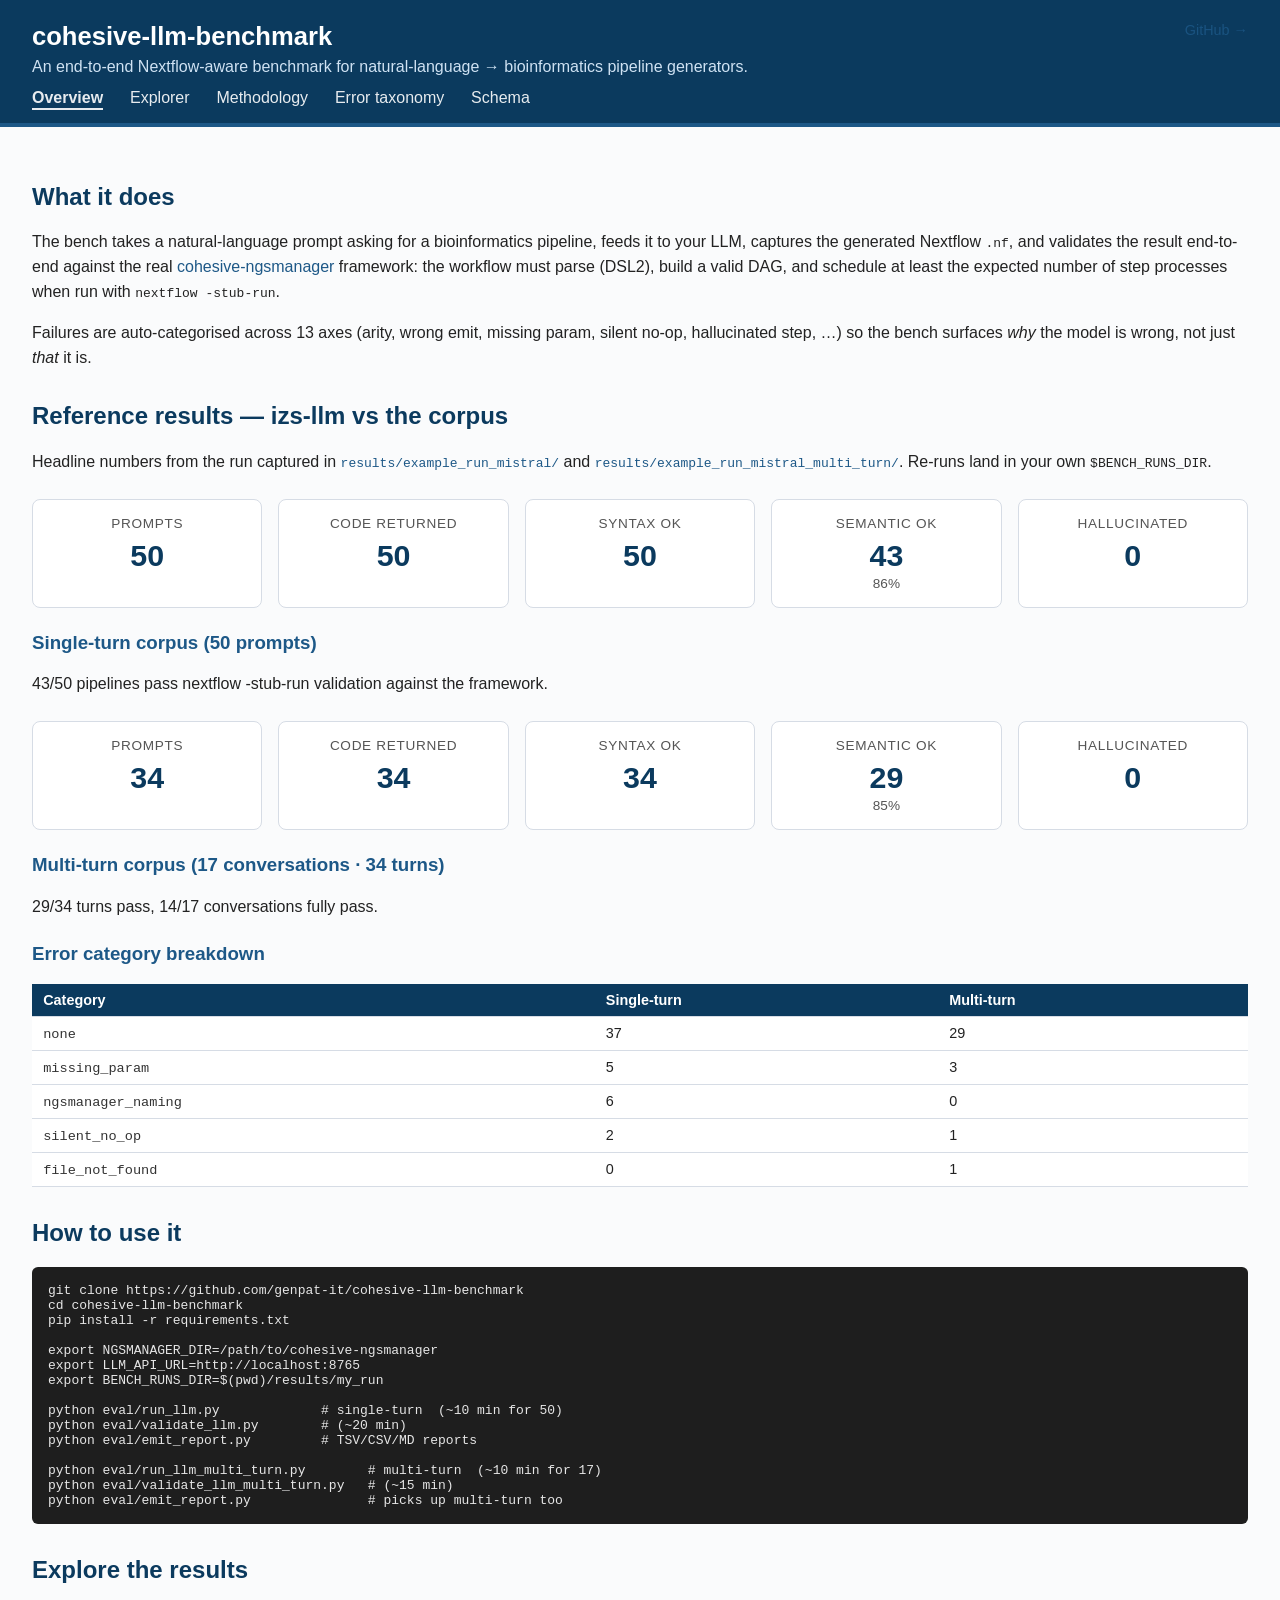
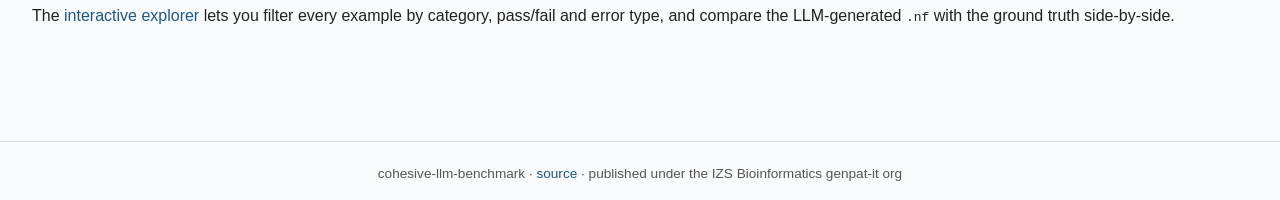
==== docs/index.html @ 238a2891 "Add GitHub Pages site (overview + interactive explorer) docs/index.html: landing with headline metri" ====
<!doctype html>
<html lang="en">
<head>
<meta charset="utf-8">
<meta name="viewport" content="width=device-width, initial-scale=1">
<title>cohesive-llm-benchmark</title>
<link rel="stylesheet" href="assets/style.css">
</head>
<body>
<header>
  <a class="github-link" href="https://github.com/genpat-it/cohesive-llm-benchmark" target="_blank">GitHub →</a>
  <h1>cohesive-llm-benchmark</h1>
  <div class="tagline">An end-to-end Nextflow-aware benchmark for natural-language → bioinformatics pipeline generators.</div>
  <nav>
    <a href="./" class="active">Overview</a>
    <a href="explorer.html">Explorer</a>
    <a href="https://github.com/genpat-it/cohesive-llm-benchmark/blob/main/METHODOLOGY.md">Methodology</a>
    <a href="https://github.com/genpat-it/cohesive-llm-benchmark/blob/main/docs/error_taxonomy.md">Error taxonomy</a>
    <a href="https://github.com/genpat-it/cohesive-llm-benchmark/blob/main/docs/dataset_schema.md">Schema</a>
  </nav>
</header>

<main>
  <h2>What it does</h2>
  <p>The bench takes a natural-language prompt asking for a bioinformatics pipeline, feeds it to your LLM, captures the generated Nextflow <code>.nf</code>, and validates the result end-to-end against the real <a href="https://github.com/genpat-it/cohesive-ngsmanager">cohesive-ngsmanager</a> framework: the workflow must parse (DSL2), build a valid DAG, and schedule at least the expected number of step processes when run with <code>nextflow -stub-run</code>.</p>

  <p>Failures are auto-categorised across 13 axes (arity, wrong emit, missing param, silent no-op, hallucinated step, …) so the bench surfaces <em>why</em> the model is wrong, not just <em>that</em> it is.</p>

  <h2>Reference results — izs-llm vs the corpus</h2>
  <p>Headline numbers from the run captured in
    <a href="https://github.com/genpat-it/cohesive-llm-benchmark/tree/main/results/example_run_mistral"><code>results/example_run_mistral/</code></a>
    and
    <a href="https://github.com/genpat-it/cohesive-llm-benchmark/tree/main/results/example_run_mistral_multi_turn"><code>results/example_run_mistral_multi_turn/</code></a>.
    Re-runs land in your own <code>$BENCH_RUNS_DIR</code>.</p>

  <div class="metrics" id="metrics-single"></div>
  <h3>Single-turn corpus  (50 prompts)</h3>
  <p id="single-summary" class="muted">loading…</p>

  <div class="metrics" id="metrics-multi"></div>
  <h3>Multi-turn corpus  (17 conversations · 34 turns)</h3>
  <p id="multi-summary" class="muted">loading…</p>

  <h3>Error category breakdown</h3>
  <table class="bench" id="errors-table">
    <thead><tr><th>Category</th><th>Single-turn</th><th>Multi-turn</th></tr></thead>
    <tbody></tbody>
  </table>

  <h2>How to use it</h2>
  <pre style="background: var(--code-bg); color: var(--code-fg); padding: 1rem; border-radius: 6px; overflow-x: auto;">
git clone https://github.com/genpat-it/cohesive-llm-benchmark
cd cohesive-llm-benchmark
pip install -r requirements.txt

export NGSMANAGER_DIR=/path/to/cohesive-ngsmanager
export LLM_API_URL=http://localhost:8765
export BENCH_RUNS_DIR=$(pwd)/results/my_run

python eval/run_llm.py             # single-turn  (~10 min for 50)
python eval/validate_llm.py        # (~20 min)
python eval/emit_report.py         # TSV/CSV/MD reports

python eval/run_llm_multi_turn.py        # multi-turn  (~10 min for 17)
python eval/validate_llm_multi_turn.py   # (~15 min)
python eval/emit_report.py               # picks up multi-turn too</pre>

  <h2>Explore the results</h2>
  <p>The <a href="explorer.html">interactive explorer</a> lets you filter every example by category, pass/fail and error type, and compare the LLM-generated <code>.nf</code> with the ground truth side-by-side.</p>
</main>

<footer>
  cohesive-llm-benchmark · <a href="https://github.com/genpat-it/cohesive-llm-benchmark">source</a> · published under the IZS Bioinformatics genpat-it org
</footer>

<script src="assets/app.js"></script>
<script>
(async function () {
  try {
    const [vSingle, vMulti] = await Promise.all([
      loadJsonl(DATA.SINGLE_TURN_VERDICTS),
      loadJsonl(DATA.MULTI_TURN_VERDICTS),
    ]);

    function renderCards(target, s) {
      target.innerHTML = `
        <div class="card"><div class="label">prompts</div><div class="value">${s.total}</div></div>
        <div class="card"><div class="label">code returned</div><div class="value">${s.code}</div></div>
        <div class="card"><div class="label">syntax OK</div><div class="value">${s.syntax}</div></div>
        <div class="card"><div class="label">semantic OK</div><div class="value">${s.semantic}</div><div class="sub">${s.pct}%</div></div>
        <div class="card"><div class="label">hallucinated</div><div class="value">${s.hallucinated}</div></div>`;
    }

    const sStats = summaryStats(vSingle);
    renderCards(document.getElementById("metrics-single"), sStats);
    document.getElementById("single-summary").textContent =
      `${sStats.semantic}/${sStats.total} pipelines pass nextflow -stub-run validation against the framework.`;

    const mStats = summaryStats(vMulti);
    renderCards(document.getElementById("metrics-multi"), mStats);
    const convCount = new Set(vMulti.map(v => v.conv_id)).size;
    const fullyOk = (function () {
      const by = {};
      for (const v of vMulti) (by[v.conv_id] = by[v.conv_id] || []).push(v);
      return Object.values(by).filter(rs => rs.every(r => r.semantic_valid)).length;
    })();
    document.getElementById("multi-summary").textContent =
      `${sStats.total ? mStats.semantic + "/" + mStats.total : "0/0"} turns pass, ${fullyOk}/${convCount} conversations fully pass.`;

    // error breakdown table
    const eSingle = Object.fromEntries(errorBreakdown(vSingle));
    const eMulti = Object.fromEntries(errorBreakdown(vMulti));
    const allCats = Array.from(new Set([...Object.keys(eSingle), ...Object.keys(eMulti)]));
    allCats.sort((a, b) => (eSingle[b] || 0) + (eMulti[b] || 0) - (eSingle[a] || 0) - (eMulti[a] || 0));
    const tbody = document.querySelector("#errors-table tbody");
    tbody.innerHTML = allCats.map(c =>
      `<tr><td><code>${esc(c)}</code></td><td>${eSingle[c] || 0}</td><td>${eMulti[c] || 0}</td></tr>`
    ).join("");
  } catch (err) {
    console.error(err);
    document.getElementById("single-summary").textContent = "Failed to load data: " + err.message;
  }
})();
</script>
</body>
</html>
---- docs/assets/style.css ----
/* cohesive-llm-benchmark static site */

:root {
  --navy: #0B3A5E;
  --navy-2: #1d5887;
  --red: #C0392B;
  --green: #27AE60;
  --amber: #D3681B;
  --grey: #555;
  --light: #EFF2F6;
  --code-bg: #1E1E1E;
  --code-fg: #E6E6E6;
  --border: #d6dce5;
}

* { box-sizing: border-box; }
html, body { margin: 0; padding: 0; font-family: -apple-system, BlinkMacSystemFont, "Segoe UI", Roboto, sans-serif; color: #222; }
body { background: #fafbfc; }
a { color: var(--navy-2); text-decoration: none; }
a:hover { text-decoration: underline; }

header {
  background: var(--navy);
  color: #fff;
  padding: 1.4rem 2rem 1rem;
  border-bottom: 4px solid var(--navy-2);
}
header h1 { margin: 0 0 0.4rem; font-size: 1.6rem; }
header .tagline { color: #cfe2f3; font-size: 1rem; }
header nav { margin-top: 0.8rem; }
header nav a { color: #fff; margin-right: 1.4rem; opacity: 0.9; }
header nav a:hover { opacity: 1; }
header nav a.active { font-weight: 600; border-bottom: 2px solid #fff; padding-bottom: 2px; }
header .github-link { float: right; font-size: 0.9rem; opacity: 0.85; }

main { max-width: 1280px; margin: 0 auto; padding: 1.5rem 2rem 3rem; }
h2 { color: var(--navy); margin-top: 2rem; }
h3 { color: var(--navy-2); margin-top: 1.5rem; }
p, li { line-height: 1.55; }

/* Metric cards */
.metrics {
  display: grid;
  grid-template-columns: repeat(auto-fit, minmax(180px, 1fr));
  gap: 1rem;
  margin: 1.5rem 0;
}
.card {
  background: #fff;
  border: 1px solid var(--border);
  border-radius: 8px;
  padding: 1rem;
  text-align: center;
}
.card .label { font-size: 0.85rem; color: var(--grey); text-transform: uppercase; letter-spacing: 0.05em; }
.card .value { font-size: 1.9rem; font-weight: 700; color: var(--navy); margin: 0.4rem 0 0.2rem; }
.card .sub { font-size: 0.85rem; color: var(--grey); }

/* Tables */
table.bench {
  width: 100%;
  border-collapse: collapse;
  margin: 0.8rem 0;
  background: #fff;
  font-size: 0.9rem;
}
table.bench thead { background: var(--navy); color: #fff; }
table.bench th, table.bench td { padding: 0.5rem 0.7rem; border-bottom: 1px solid var(--border); text-align: left; vertical-align: top; }
table.bench tr:hover td { background: #f4f6f9; cursor: pointer; }
table.bench code { font-family: ui-monospace, "Consolas", monospace; font-size: 0.85rem; color: #333; }

.pill { display: inline-block; padding: 1px 8px; border-radius: 999px; font-size: 0.78rem; font-weight: 600; }
.pill.pass { background: #d4f1de; color: #1e6c3a; }
.pill.fail { background: #f9dbd6; color: #8b2520; }
.pill.warn { background: #fff1c2; color: #856106; }
.pill.muted { background: #e6e6e6; color: #555; }

/* Filter bar */
.filters {
  background: #fff;
  border: 1px solid var(--border);
  border-radius: 8px;
  padding: 0.8rem 1rem;
  display: flex;
  flex-wrap: wrap;
  gap: 0.8rem;
  align-items: center;
  margin-bottom: 1rem;
}
.filters label { font-size: 0.85rem; color: var(--grey); }
.filters select, .filters input[type="text"] {
  padding: 0.35rem 0.5rem;
  border: 1px solid var(--border);
  border-radius: 4px;
  font-size: 0.9rem;
  font-family: inherit;
}
.filters .stat { margin-left: auto; font-size: 0.85rem; color: var(--grey); }

/* Detail panel */
.detail {
  background: #fff;
  border: 1px solid var(--border);
  border-radius: 8px;
  margin: 1rem 0 2rem;
  padding: 0;
  display: none;
}
.detail.visible { display: block; }
.detail .header {
  background: var(--navy);
  color: #fff;
  padding: 0.7rem 1rem;
  border-radius: 8px 8px 0 0;
  display: flex;
  align-items: center;
  justify-content: space-between;
}
.detail .header .title { font-weight: 600; }
.detail .header button {
  background: transparent; border: 1px solid #fff; color: #fff;
  padding: 0.2rem 0.6rem; border-radius: 4px; cursor: pointer;
  font-family: inherit; font-size: 0.85rem;
}
.detail .body { padding: 1rem 1.2rem 1.4rem; }
.detail .row { margin: 0.6rem 0; }
.detail .row .key { font-weight: 600; color: var(--navy); margin-right: 0.5rem; }
.detail .codes {
  display: grid;
  grid-template-columns: 1fr 1fr;
  gap: 0.8rem;
  margin-top: 0.8rem;
}
.detail .codes pre {
  background: var(--code-bg); color: var(--code-fg);
  padding: 0.8rem; border-radius: 6px;
  font-size: 0.82rem; line-height: 1.45;
  margin: 0; overflow-x: auto;
  font-family: ui-monospace, "Consolas", monospace;
  white-space: pre-wrap; word-break: break-word;
}
.detail .codes .label {
  font-size: 0.85rem; color: var(--grey);
  margin-bottom: 0.3rem; text-transform: uppercase; letter-spacing: 0.05em;
}
@media (max-width: 900px) {
  .detail .codes { grid-template-columns: 1fr; }
}

footer {
  text-align: center;
  padding: 1.5rem;
  font-size: 0.85rem;
  color: var(--grey);
  border-top: 1px solid var(--border);
  margin-top: 3rem;
}
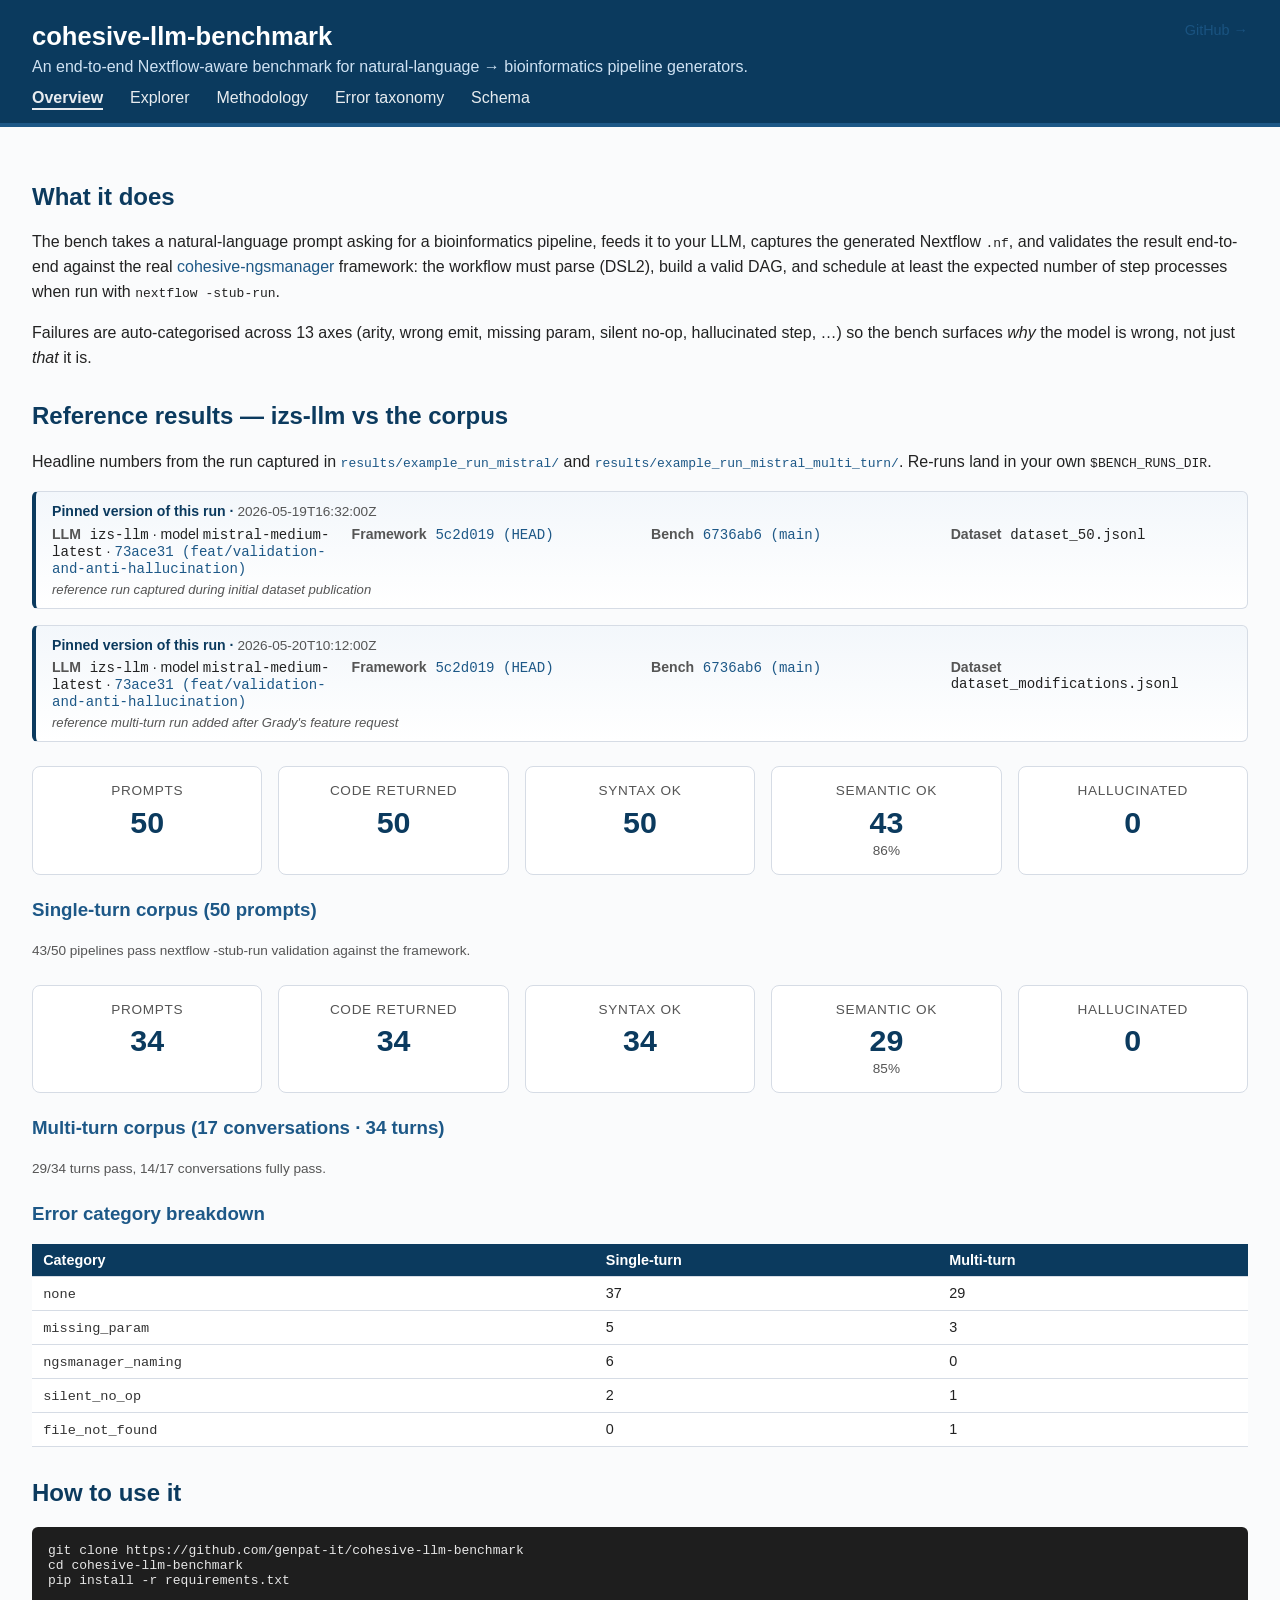
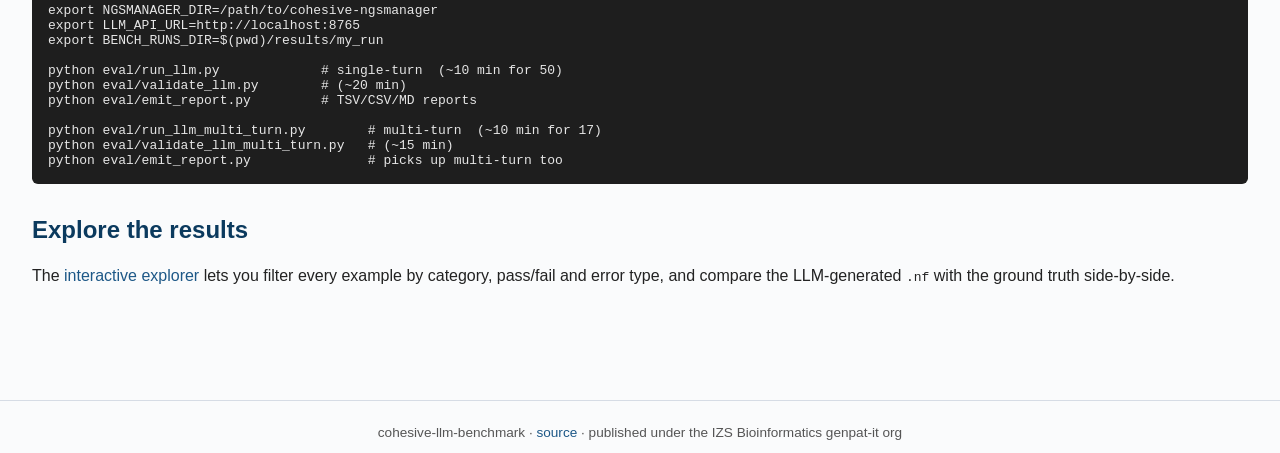
==== commit 165da432: "Pin tested versions per run + add reproduce-CLI snippets in explorer Version pinning   - scripts/run" ====
--- a/docs/index.html
+++ b/docs/index.html
@@ -32,6 +32,8 @@
     and
     <a href="https://github.com/genpat-it/cohesive-llm-benchmark/tree/main/results/example_run_mistral_multi_turn"><code>results/example_run_mistral_multi_turn/</code></a>.
     Re-runs land in your own <code>$BENCH_RUNS_DIR</code>.</p>
+
+  <div id="version-banners"></div>
 
   <div class="metrics" id="metrics-single"></div>
   <h3>Single-turn corpus  (50 prompts)</h3>
@@ -77,10 +79,19 @@
 <script>
 (async function () {
   try {
-    const [vSingle, vMulti] = await Promise.all([
+    const [vSingle, vMulti, mSingle, mMulti] = await Promise.all([
       loadJsonl(DATA.SINGLE_TURN_VERDICTS),
       loadJsonl(DATA.MULTI_TURN_VERDICTS),
+      loadMeta(DATA.SINGLE_TURN_METADATA),
+      loadMeta(DATA.MULTI_TURN_METADATA),
     ]);
+
+    // version-pin banners (one per corpus if available)
+    const vb = document.getElementById("version-banners");
+    if (vb) {
+      vb.innerHTML = (metaBanner(mSingle, "dataset_50.jsonl") || "") +
+                     (metaBanner(mMulti, "dataset_modifications.jsonl") || "");
+    }
 
     function renderCards(target, s) {
       target.innerHTML = `
--- a/docs/assets/style.css
+++ b/docs/assets/style.css
@@ -147,6 +147,86 @@
   .detail .codes { grid-template-columns: 1fr; }
 }
 
+/* Version-pin banner above the explorer */
+.meta-banner {
+  background: linear-gradient(180deg, #f3f7fb 0%, #fff 100%);
+  border: 1px solid var(--border);
+  border-left: 4px solid var(--navy);
+  border-radius: 6px;
+  padding: 0.7rem 1rem;
+  margin: 0 0 1rem 0;
+  font-size: 0.88rem;
+}
+.meta-banner .meta-title { font-weight: 600; color: var(--navy); margin-bottom: 0.4rem; }
+.meta-banner .meta-time { font-weight: 400; color: var(--grey); font-size: 0.85rem; }
+.meta-banner .meta-grid {
+  display: grid; grid-template-columns: repeat(auto-fit, minmax(220px, 1fr));
+  gap: 0.4rem 1.2rem;
+}
+.meta-banner .meta-key { color: var(--grey); font-weight: 600; margin-right: 0.3rem; }
+.meta-banner .meta-notes { font-size: 0.82rem; color: var(--grey); margin-top: 0.3rem; font-style: italic; }
+
+/* Reproduce-on-CLI section in each turn-card */
+details.reproduce { margin-top: 0.8rem; border: 1px dashed var(--border); border-radius: 6px; padding: 0; }
+details.reproduce summary {
+  cursor: pointer;
+  padding: 0.5rem 0.8rem;
+  font-size: 0.85rem;
+  color: var(--navy);
+  background: #f4f6f9;
+  border-radius: 6px;
+  user-select: none;
+}
+details.reproduce[open] summary { border-bottom: 1px solid var(--border); border-radius: 6px 6px 0 0; }
+details.reproduce .reproduce-body { padding: 0.6rem 0.8rem 0.8rem; }
+details.reproduce .reproduce-section { margin: 0.5rem 0; }
+details.reproduce .reproduce-label { font-size: 0.78rem; color: var(--grey); text-transform: uppercase; letter-spacing: 0.05em; margin-bottom: 0.3rem; }
+details.reproduce pre {
+  background: var(--code-bg); color: var(--code-fg);
+  padding: 0.6rem 0.8rem; border-radius: 5px;
+  font-size: 0.79rem; line-height: 1.45;
+  margin: 0; overflow-x: auto;
+  font-family: ui-monospace, "Consolas", monospace;
+  white-space: pre-wrap; word-break: break-word;
+}
+
+/* Multi-turn conversation view */
+.turn-card {
+  border: 1px solid var(--border);
+  border-radius: 8px;
+  padding: 0.9rem 1rem;
+  background: #fafbfc;
+  margin: 0.7rem 0;
+}
+.turn-card.turn-current {
+  border-color: var(--navy-2);
+  box-shadow: 0 0 0 2px rgba(29, 88, 135, 0.15);
+  background: #fff;
+}
+.turn-card .turn-header {
+  display: flex; align-items: center; gap: 0.6rem;
+  font-size: 0.95rem; margin-bottom: 0.5rem;
+}
+.turn-card .turn-tag {
+  background: var(--navy); color: #fff;
+  padding: 1px 8px; border-radius: 4px;
+  font-size: 0.75rem; font-weight: 600; white-space: nowrap;
+}
+.turn-card .turn-prompt { flex: 1; font-style: italic; color: #333; }
+.turn-card .turn-meta { font-size: 0.85rem; color: var(--grey); margin: 0.3rem 0 0.4rem; }
+.turn-card .turn-meta code { font-size: 0.82rem; }
+.turn-card .turn-steps { font-size: 0.85rem; color: var(--grey); margin-bottom: 0.6rem; }
+.turn-card .turn-steps .key { color: var(--navy); font-weight: 600; }
+.turn-card .turn-steps code { font-size: 0.78rem; }
+.turn-arrow {
+  text-align: center;
+  font-size: 1.4rem;
+  color: var(--navy-2);
+  margin: 0.1rem 0;
+  opacity: 0.6;
+}
+.muted { color: var(--grey); font-size: 0.85rem; }
+
 footer {
   text-align: center;
   padding: 1.5rem;
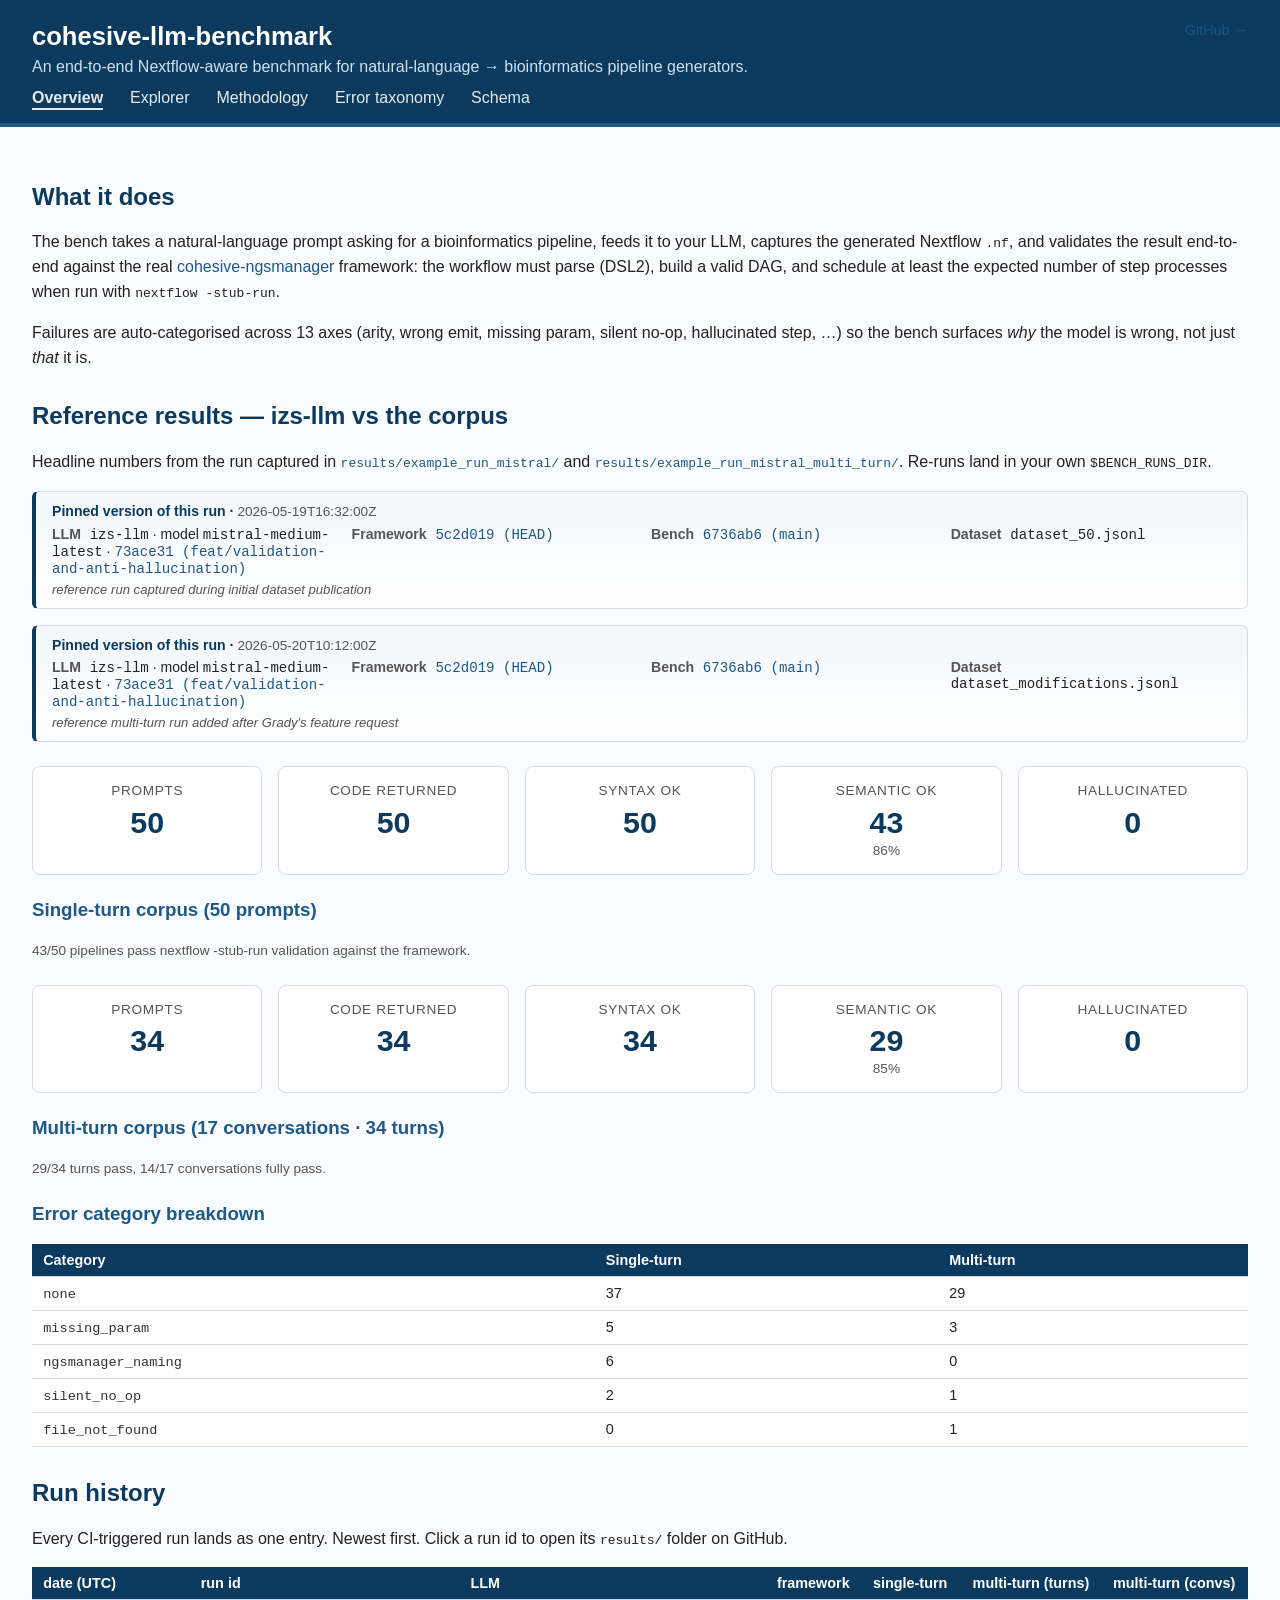
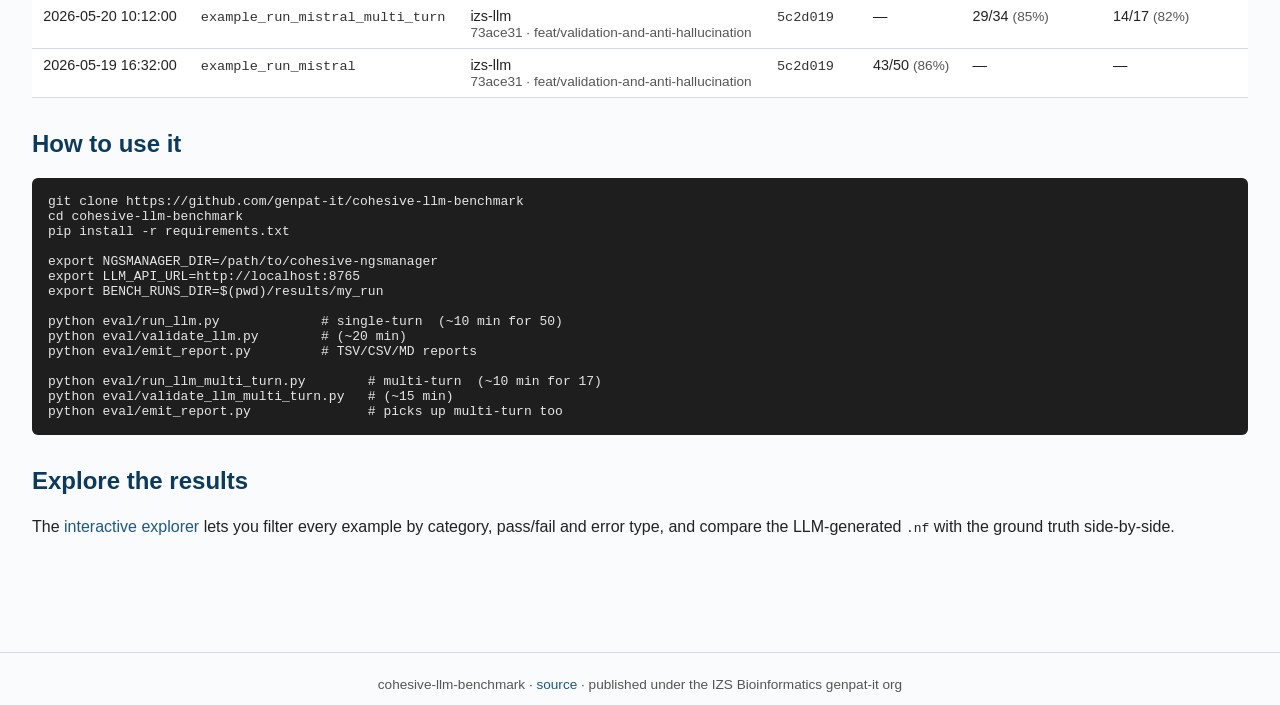
==== commit 1d839f68: "Phase 3: run history aggregator + timeline on the landing page scripts/build_history.py: scans every" ====
--- a/docs/index.html
+++ b/docs/index.html
@@ -47,6 +47,13 @@
   <table class="bench" id="errors-table">
     <thead><tr><th>Category</th><th>Single-turn</th><th>Multi-turn</th></tr></thead>
     <tbody></tbody>
+  </table>
+
+  <h2>Run history</h2>
+  <p>Every CI-triggered run lands as one entry. Newest first. Click a run id to open its <code>results/</code> folder on GitHub.</p>
+  <table class="bench" id="history-table">
+    <thead><tr><th>date (UTC)</th><th>run id</th><th>LLM</th><th>framework</th><th>single-turn</th><th>multi-turn (turns)</th><th>multi-turn (convs)</th></tr></thead>
+    <tbody><tr><td colspan="7"><em>loading…</em></td></tr></tbody>
   </table>
 
   <h2>How to use it</h2>
@@ -127,6 +134,34 @@
     tbody.innerHTML = allCats.map(c =>
       `<tr><td><code>${esc(c)}</code></td><td>${eSingle[c] || 0}</td><td>${eMulti[c] || 0}</td></tr>`
     ).join("");
+
+    // run history
+    try {
+      const hist = await loadJsonl("data/history.jsonl");
+      const histTbody = document.querySelector("#history-table tbody");
+      if (!hist.length) {
+        histTbody.innerHTML = "<tr><td colspan=7><em>no runs recorded yet</em></td></tr>";
+      } else {
+        histTbody.innerHTML = hist.map(e => {
+          const dt = (e.run_started_at || "").replace("T", " ").replace("Z", "");
+          const llm = e.llm || {}, fw = e.framework || {};
+          const st = e.single_turn, mt = e.multi_turn;
+          const runUrl = `https://github.com/genpat-it/cohesive-llm-benchmark/tree/main/results/${esc(e.run_id)}`;
+          return `<tr>
+            <td>${esc(dt)}</td>
+            <td><a href="${runUrl}" target="_blank"><code>${esc(e.run_id)}</code></a></td>
+            <td>${llm.name ? esc(llm.name) : "?"}<br><span class="muted">${esc(llm.short_commit || "?")}${llm.branch ? " · " + esc(llm.branch) : ""}</span></td>
+            <td><code>${esc(fw.short_commit || "?")}</code></td>
+            <td>${st ? `${st.passed}/${st.total} <span class="muted">(${st.pct}%)</span>` : "—"}</td>
+            <td>${mt ? `${mt.passed}/${mt.total} <span class="muted">(${mt.pct}%)</span>` : "—"}</td>
+            <td>${mt && mt.convs_total ? `${mt.convs_full_pass}/${mt.convs_total} <span class="muted">(${mt.convs_pct}%)</span>` : "—"}</td>
+          </tr>`;
+        }).join("");
+      }
+    } catch (err) {
+      document.querySelector("#history-table tbody").innerHTML =
+        `<tr><td colspan=7><em>Failed to load history: ${esc(err.message)}</em></td></tr>`;
+    }
   } catch (err) {
     console.error(err);
     document.getElementById("single-summary").textContent = "Failed to load data: " + err.message;
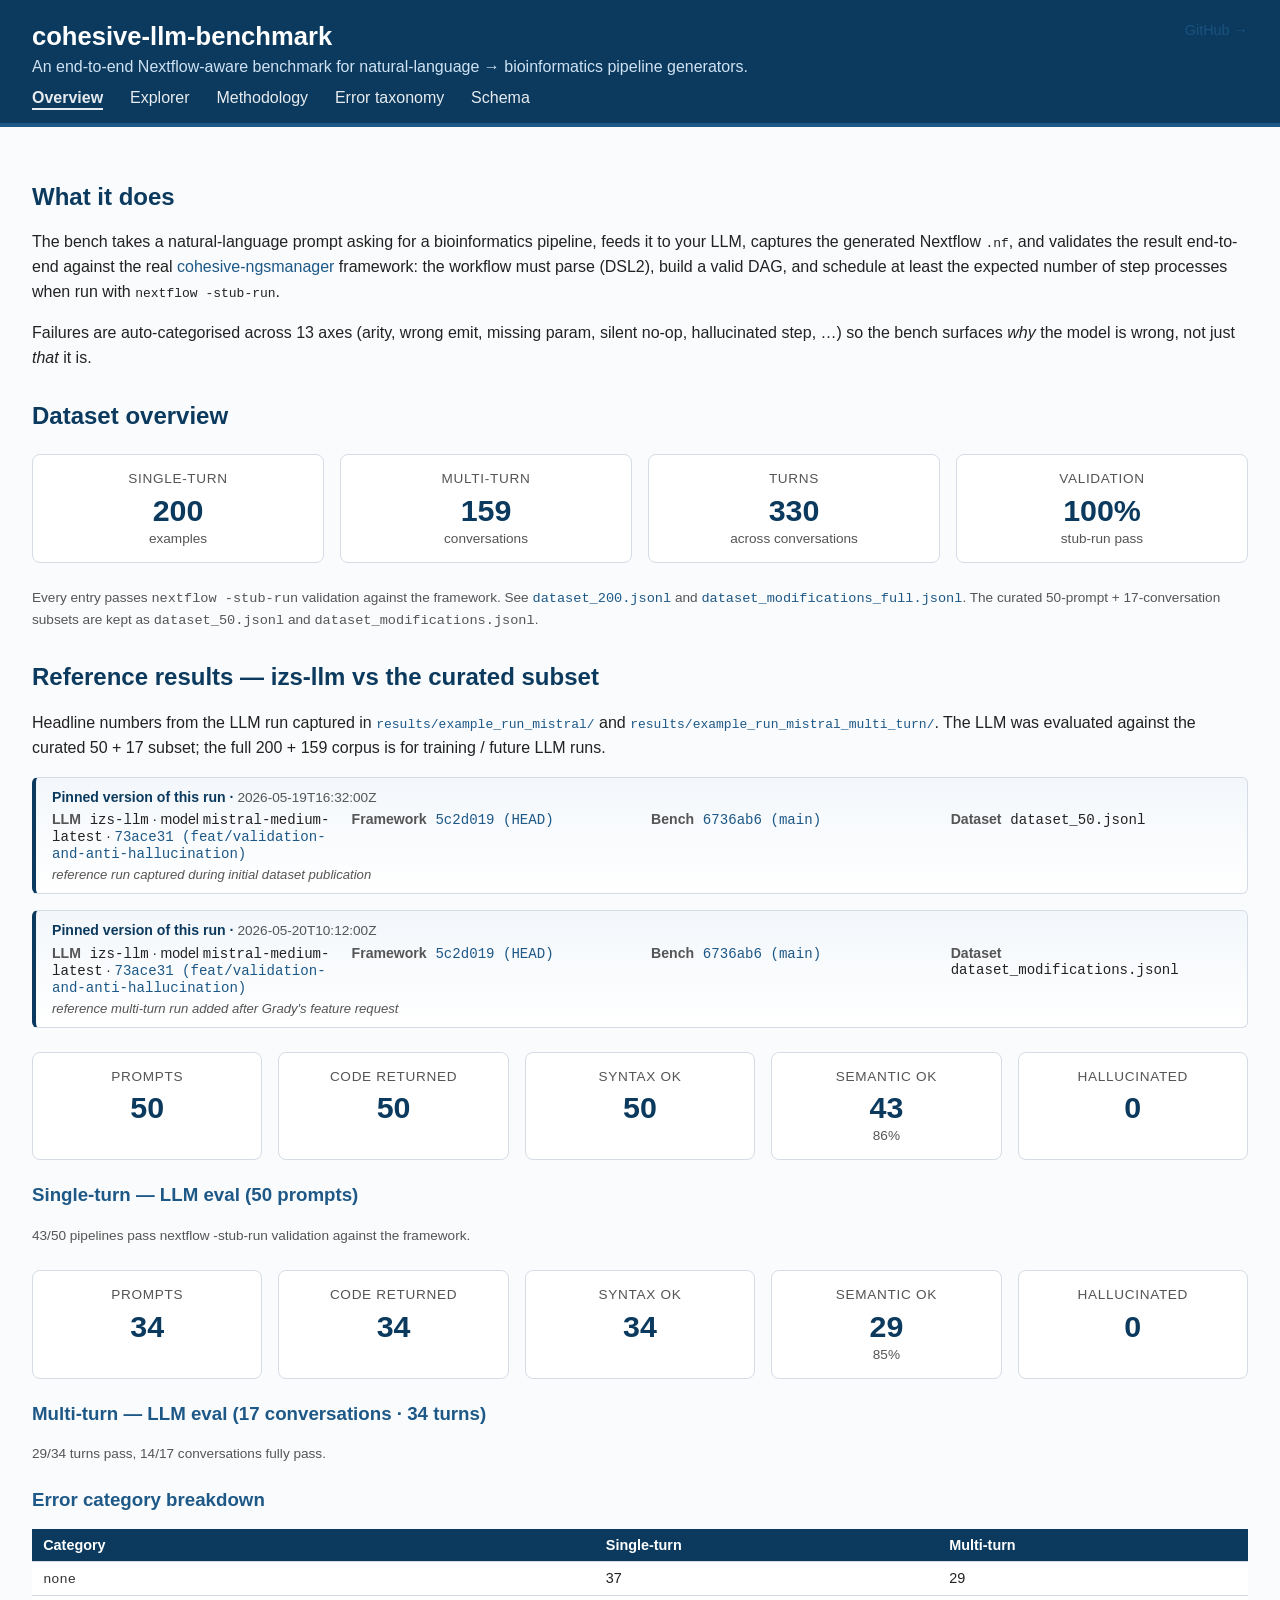
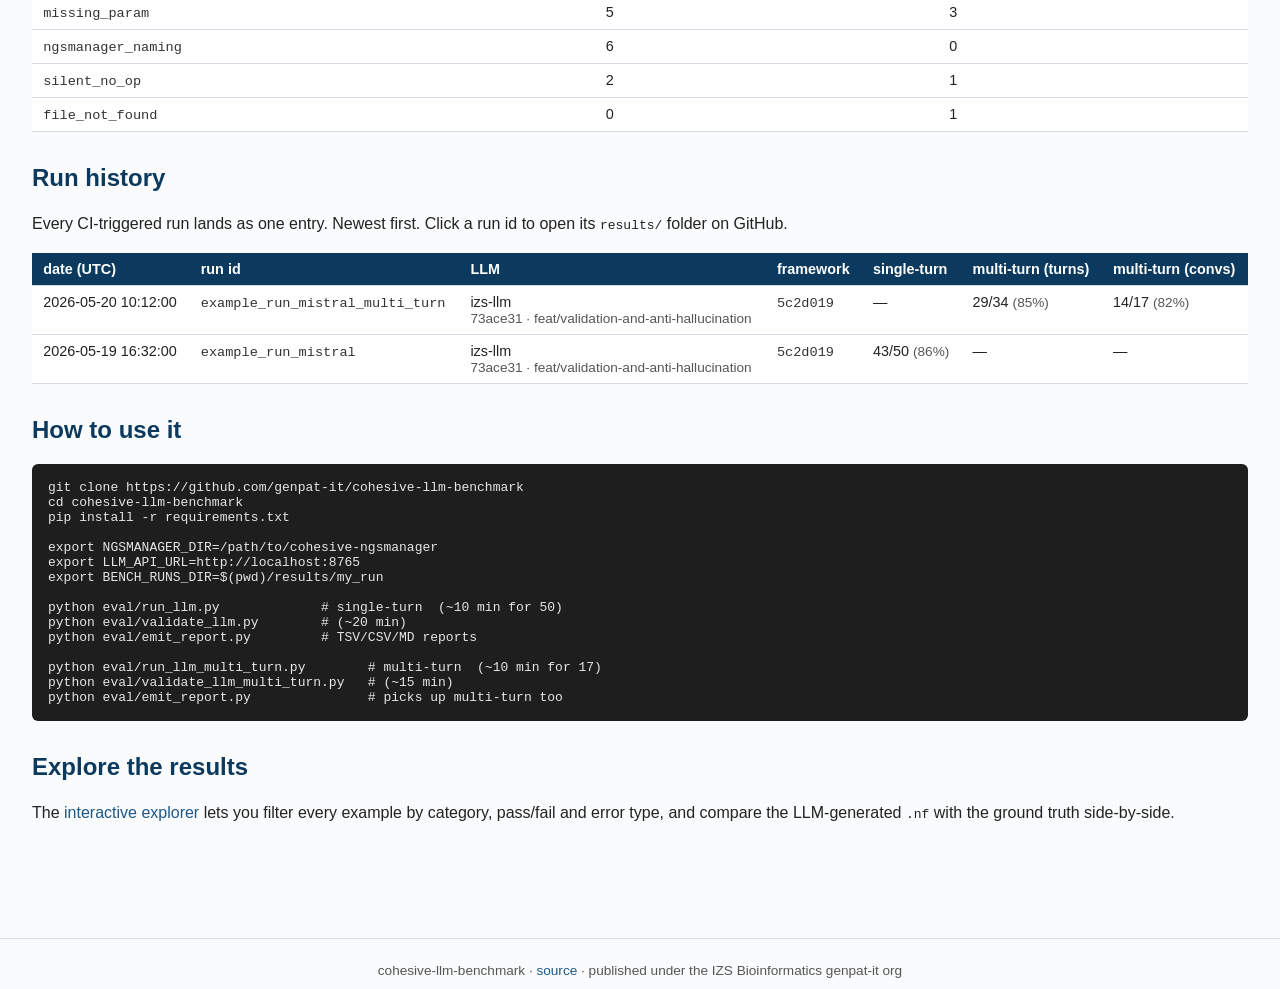
==== commit 0f42f23b: "index.html: add dataset overview cards (200 + 159 + 330) so the landing reflects the full corpus, no" ====
--- a/docs/index.html
+++ b/docs/index.html
@@ -26,21 +26,30 @@
 
   <p>Failures are auto-categorised across 13 axes (arity, wrong emit, missing param, silent no-op, hallucinated step, …) so the bench surfaces <em>why</em> the model is wrong, not just <em>that</em> it is.</p>
 
-  <h2>Reference results — izs-llm vs the corpus</h2>
-  <p>Headline numbers from the run captured in
+  <h2>Dataset overview</h2>
+  <div class="metrics" id="metrics-dataset"></div>
+  <p class="muted">Every entry passes <code>nextflow -stub-run</code> validation against the framework. See
+    <a href="https://github.com/genpat-it/cohesive-llm-benchmark/blob/main/dataset/dataset_200.jsonl"><code>dataset_200.jsonl</code></a>
+    and
+    <a href="https://github.com/genpat-it/cohesive-llm-benchmark/blob/main/dataset/dataset_modifications_full.jsonl"><code>dataset_modifications_full.jsonl</code></a>.
+    The curated 50-prompt + 17-conversation subsets are kept as
+    <code>dataset_50.jsonl</code> and <code>dataset_modifications.jsonl</code>.</p>
+
+  <h2>Reference results — izs-llm vs the curated subset</h2>
+  <p>Headline numbers from the LLM run captured in
     <a href="https://github.com/genpat-it/cohesive-llm-benchmark/tree/main/results/example_run_mistral"><code>results/example_run_mistral/</code></a>
     and
     <a href="https://github.com/genpat-it/cohesive-llm-benchmark/tree/main/results/example_run_mistral_multi_turn"><code>results/example_run_mistral_multi_turn/</code></a>.
-    Re-runs land in your own <code>$BENCH_RUNS_DIR</code>.</p>
+    The LLM was evaluated against the curated 50 + 17 subset; the full 200 + 159 corpus is for training / future LLM runs.</p>
 
   <div id="version-banners"></div>
 
   <div class="metrics" id="metrics-single"></div>
-  <h3>Single-turn corpus  (50 prompts)</h3>
+  <h3>Single-turn — LLM eval (50 prompts)</h3>
   <p id="single-summary" class="muted">loading…</p>
 
   <div class="metrics" id="metrics-multi"></div>
-  <h3>Multi-turn corpus  (17 conversations · 34 turns)</h3>
+  <h3>Multi-turn — LLM eval (17 conversations · 34 turns)</h3>
   <p id="multi-summary" class="muted">loading…</p>
 
   <h3>Error category breakdown</h3>
@@ -86,12 +95,30 @@
 <script>
 (async function () {
   try {
-    const [vSingle, vMulti, mSingle, mMulti] = await Promise.all([
+    const [vSingle, vMulti, mSingle, mMulti,
+           dsSingleFull, dsMultiFull] = await Promise.all([
       loadJsonl(DATA.SINGLE_TURN_VERDICTS),
       loadJsonl(DATA.MULTI_TURN_VERDICTS),
       loadMeta(DATA.SINGLE_TURN_METADATA),
       loadMeta(DATA.MULTI_TURN_METADATA),
+      loadJsonl("data/dataset_200.jsonl").catch(() => []),
+      loadJsonl("data/dataset_modifications_full.jsonl").catch(() => []),
     ]);
+
+    // ----- dataset overview cards
+    const dsTotal = dsSingleFull.length;
+    const convs = dsMultiFull.length;
+    let turns = 0;
+    for (const c of dsMultiFull) turns += (c.turns || []).length;
+    const dsBox = document.getElementById("metrics-dataset");
+    if (dsBox) {
+      dsBox.innerHTML = `
+        <div class="card"><div class="label">single-turn</div><div class="value">${dsTotal}</div><div class="sub">examples</div></div>
+        <div class="card"><div class="label">multi-turn</div><div class="value">${convs}</div><div class="sub">conversations</div></div>
+        <div class="card"><div class="label">turns</div><div class="value">${turns}</div><div class="sub">across conversations</div></div>
+        <div class="card"><div class="label">validation</div><div class="value">100%</div><div class="sub">stub-run pass</div></div>
+      `;
+    }
 
     // version-pin banners (one per corpus if available)
     const vb = document.getElementById("version-banners");
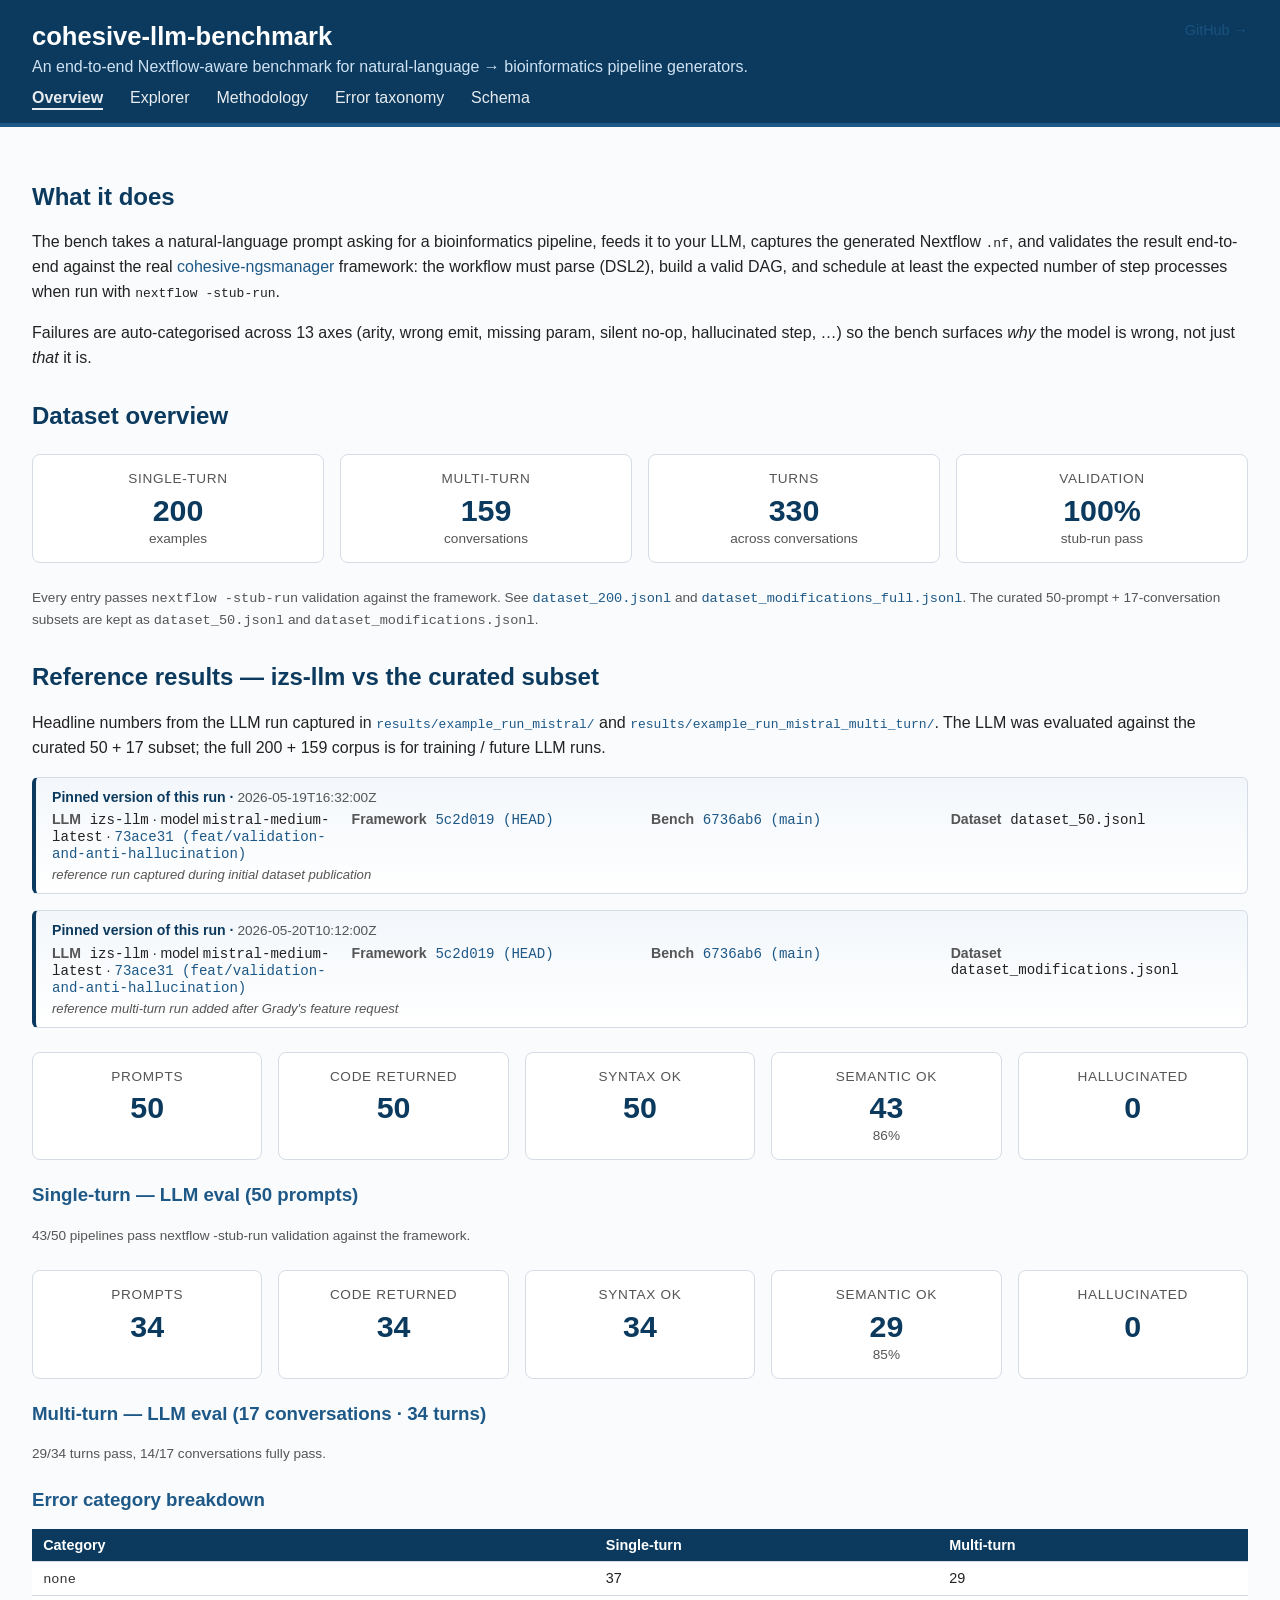
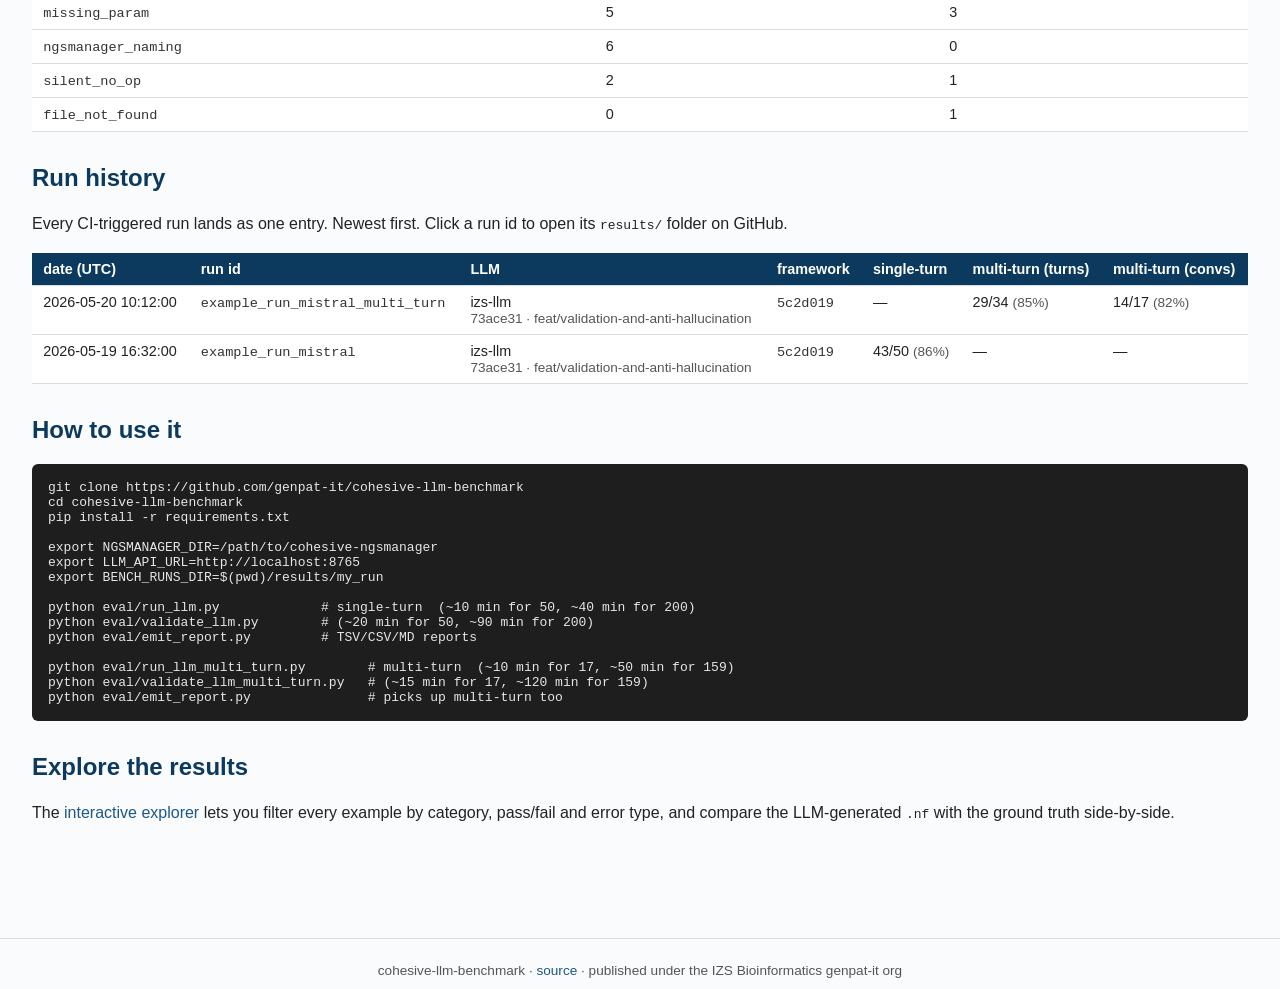
==== commit 11e9a793: "index.html: update Quickstart timings to include 200/159 runs alongside curated 50/17" ====
--- a/docs/index.html
+++ b/docs/index.html
@@ -75,12 +75,12 @@
 export LLM_API_URL=http://localhost:8765
 export BENCH_RUNS_DIR=$(pwd)/results/my_run
 
-python eval/run_llm.py             # single-turn  (~10 min for 50)
-python eval/validate_llm.py        # (~20 min)
+python eval/run_llm.py             # single-turn  (~10 min for 50, ~40 min for 200)
+python eval/validate_llm.py        # (~20 min for 50, ~90 min for 200)
 python eval/emit_report.py         # TSV/CSV/MD reports
 
-python eval/run_llm_multi_turn.py        # multi-turn  (~10 min for 17)
-python eval/validate_llm_multi_turn.py   # (~15 min)
+python eval/run_llm_multi_turn.py        # multi-turn  (~10 min for 17, ~50 min for 159)
+python eval/validate_llm_multi_turn.py   # (~15 min for 17, ~120 min for 159)
 python eval/emit_report.py               # picks up multi-turn too</pre>
 
   <h2>Explore the results</h2>
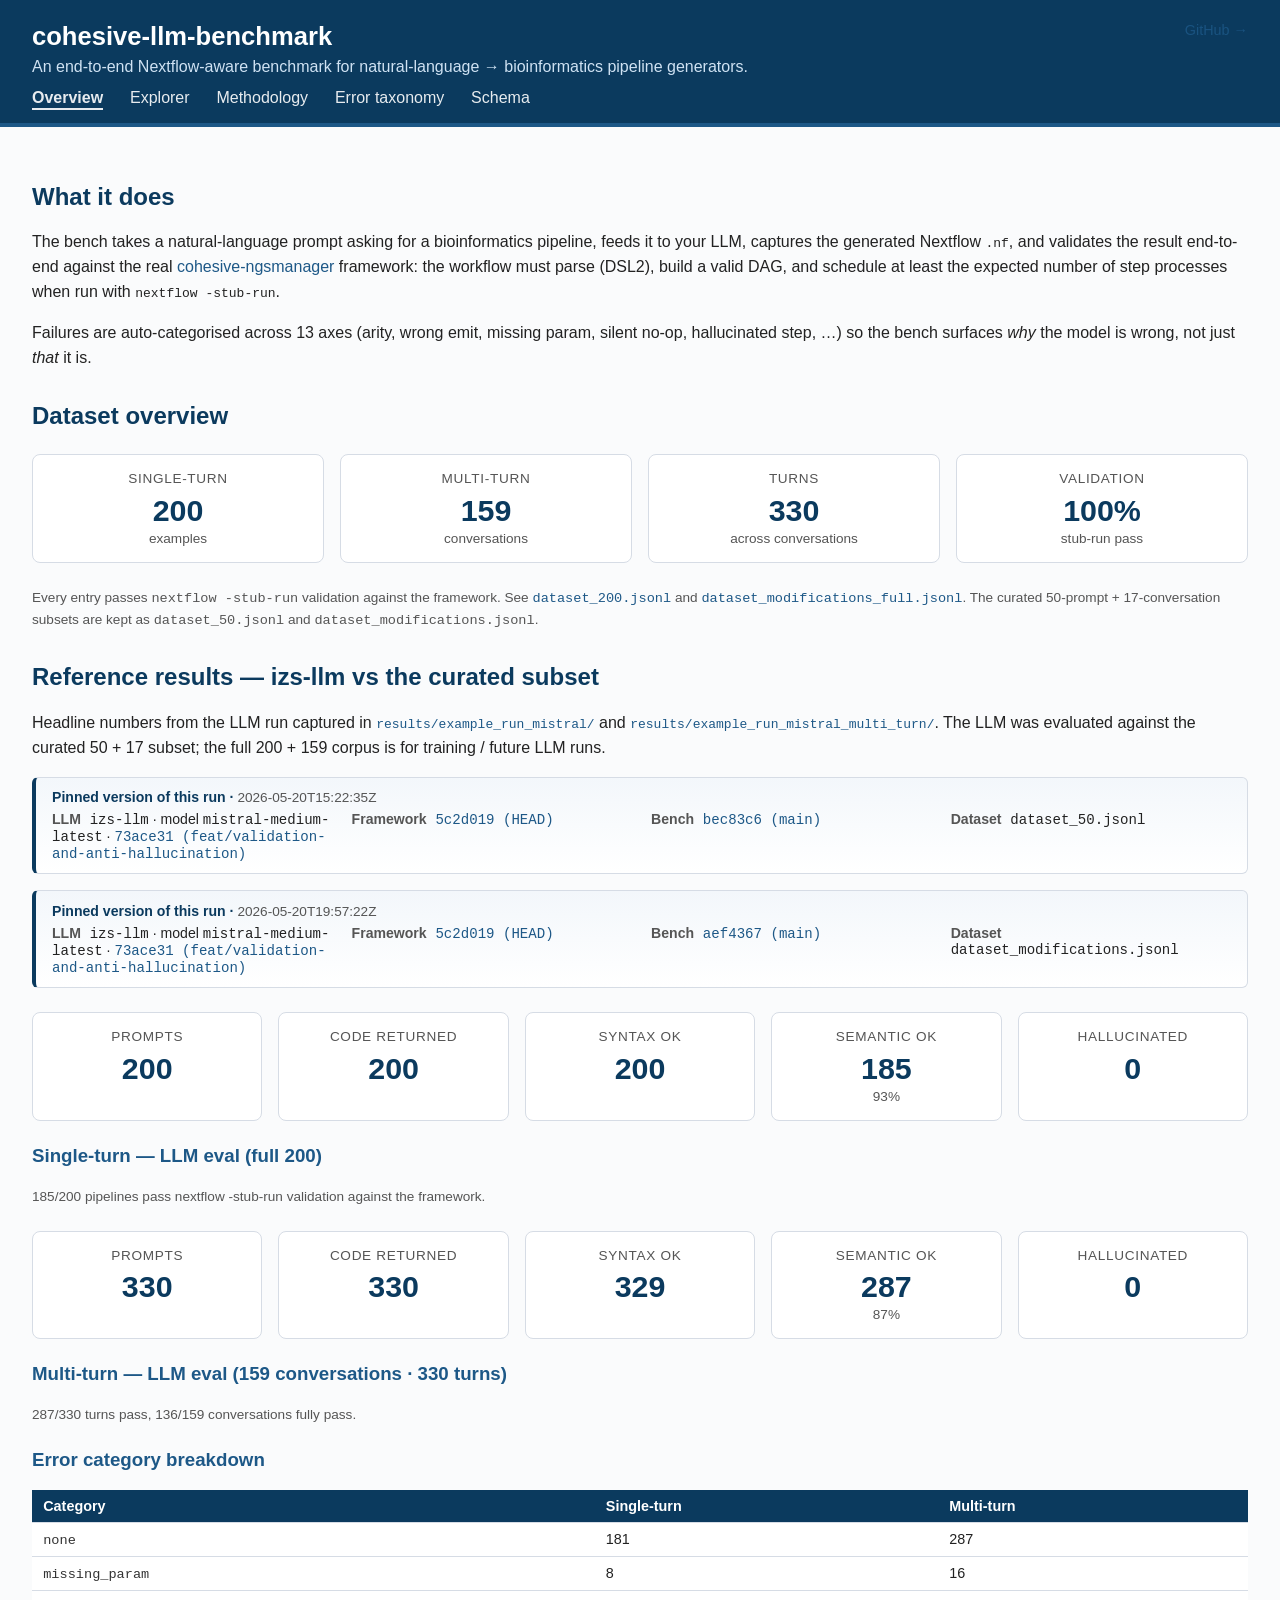
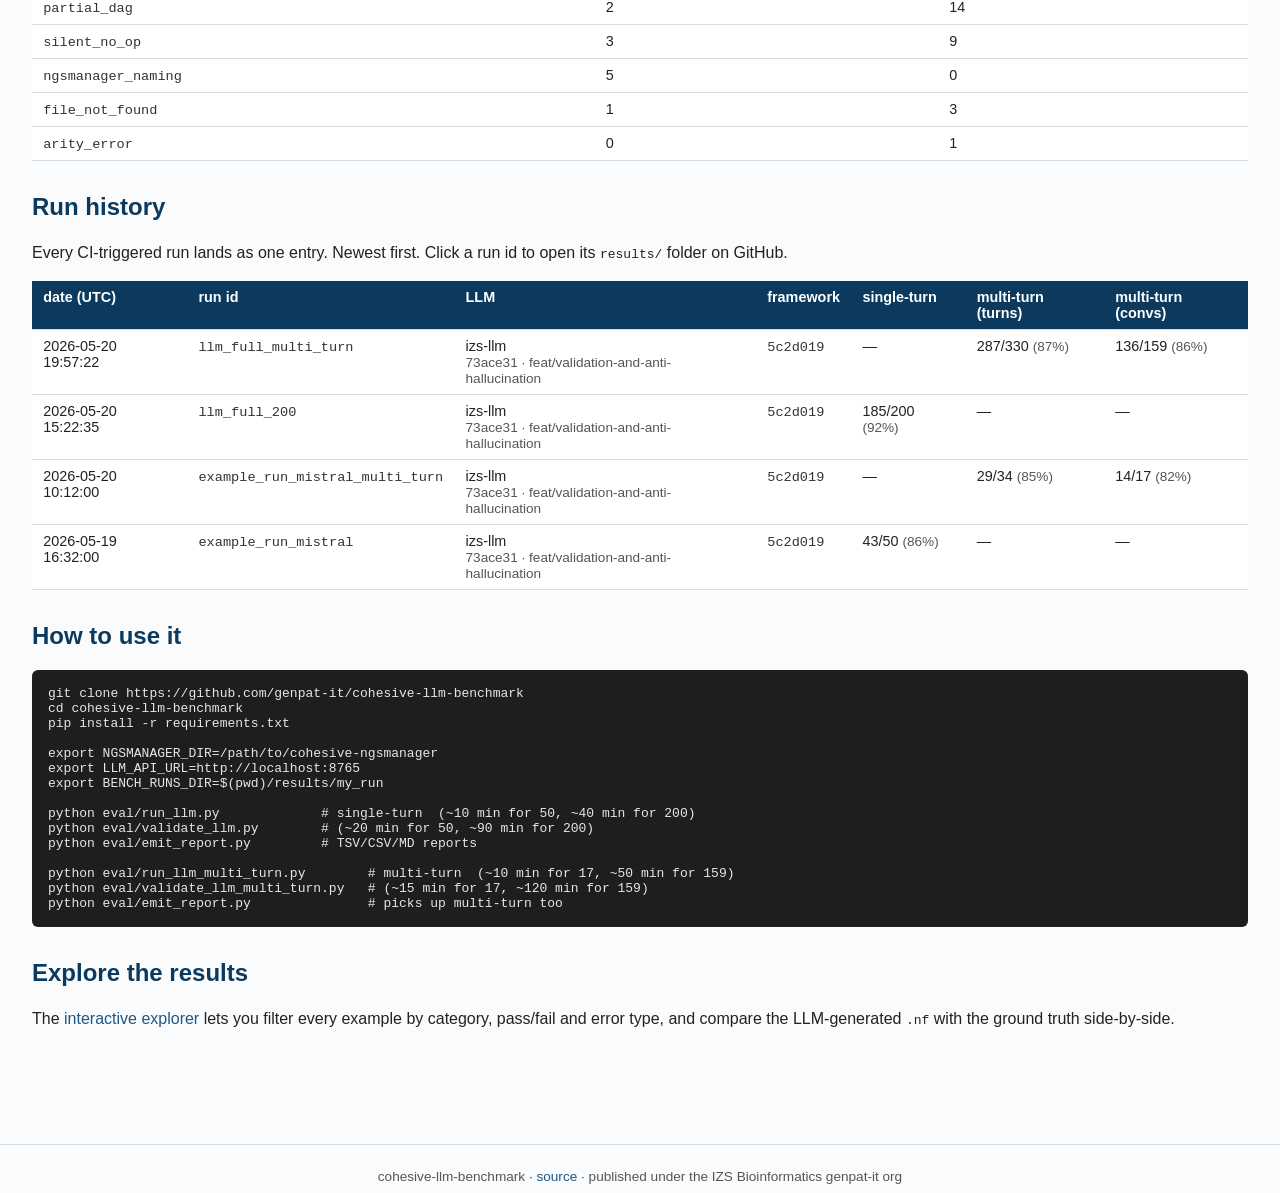
==== commit 6cde57e9: "landing: headline KPIs now use the full 200/330 LLM eval, not the curated subset The 4 metric cards " ====
--- a/docs/index.html
+++ b/docs/index.html
@@ -45,11 +45,11 @@
   <div id="version-banners"></div>
 
   <div class="metrics" id="metrics-single"></div>
-  <h3>Single-turn — LLM eval (50 prompts)</h3>
+  <h3>Single-turn — LLM eval (full 200)</h3>
   <p id="single-summary" class="muted">loading…</p>
 
   <div class="metrics" id="metrics-multi"></div>
-  <h3>Multi-turn — LLM eval (17 conversations · 34 turns)</h3>
+  <h3>Multi-turn — LLM eval (159 conversations · 330 turns)</h3>
   <p id="multi-summary" class="muted">loading…</p>
 
   <h3>Error category breakdown</h3>
@@ -97,10 +97,11 @@
   try {
     const [vSingle, vMulti, mSingle, mMulti,
            dsSingleFull, dsMultiFull] = await Promise.all([
-      loadJsonl(DATA.SINGLE_TURN_VERDICTS),
-      loadJsonl(DATA.MULTI_TURN_VERDICTS),
-      loadMeta(DATA.SINGLE_TURN_METADATA),
-      loadMeta(DATA.MULTI_TURN_METADATA),
+      // Headline KPIs come from the FULL LLM eval (200 + 330 turns)
+      loadJsonl("data/llm_full_200_verdicts.jsonl"),
+      loadJsonl("data/llm_full_multi_turn_verdicts.jsonl"),
+      loadMeta("data/llm_full_200_metadata.json"),
+      loadMeta("data/llm_full_multi_turn_metadata.json"),
       loadJsonl("data/dataset_200.jsonl").catch(() => []),
       loadJsonl("data/dataset_modifications_full.jsonl").catch(() => []),
     ]);
--- a/docs/assets/style.css
+++ b/docs/assets/style.css
@@ -97,54 +97,53 @@
 }
 .filters .stat { margin-left: auto; font-size: 0.85rem; color: var(--grey); }
 
-/* Detail panel */
-.detail {
-  background: #fff;
-  border: 1px solid var(--border);
-  border-radius: 8px;
-  margin: 1rem 0 2rem;
-  padding: 0;
-  display: none;
-}
-.detail.visible { display: block; }
-.detail .header {
+/* Accordion-style inline detail row */
+tr.active-row td { background: #eef3fa !important; box-shadow: inset 3px 0 0 var(--navy-2); }
+tr.detail-row td { background: #fbfcfd; padding: 0; }
+.detail-inline {
+  border: 1px solid var(--navy-2);
+  border-top: none;
+  border-radius: 0 0 8px 8px;
+  background: #fff;
+  margin: 0 0 0.6rem 0;
+}
+.detail-inline .detail-header {
   background: var(--navy);
   color: #fff;
-  padding: 0.7rem 1rem;
-  border-radius: 8px 8px 0 0;
+  padding: 0.55rem 1rem;
   display: flex;
   align-items: center;
   justify-content: space-between;
 }
-.detail .header .title { font-weight: 600; }
-.detail .header button {
+.detail-inline .detail-title { font-weight: 600; font-size: 0.95rem; }
+.detail-inline .detail-close {
   background: transparent; border: 1px solid #fff; color: #fff;
-  padding: 0.2rem 0.6rem; border-radius: 4px; cursor: pointer;
-  font-family: inherit; font-size: 0.85rem;
-}
-.detail .body { padding: 1rem 1.2rem 1.4rem; }
-.detail .row { margin: 0.6rem 0; }
-.detail .row .key { font-weight: 600; color: var(--navy); margin-right: 0.5rem; }
-.detail .codes {
+  padding: 0.15rem 0.6rem; border-radius: 4px; cursor: pointer;
+  font-family: inherit; font-size: 0.82rem;
+}
+.detail-inline .detail-body { padding: 0.8rem 1rem 1rem; }
+.detail-inline .row { margin: 0.5rem 0; }
+.detail-inline .row .key { font-weight: 600; color: var(--navy); margin-right: 0.5rem; }
+.detail-inline .codes {
   display: grid;
   grid-template-columns: 1fr 1fr;
-  gap: 0.8rem;
-  margin-top: 0.8rem;
-}
-.detail .codes pre {
+  gap: 0.7rem;
+  margin-top: 0.5rem;
+}
+.detail-inline .codes pre {
   background: var(--code-bg); color: var(--code-fg);
-  padding: 0.8rem; border-radius: 6px;
-  font-size: 0.82rem; line-height: 1.45;
+  padding: 0.7rem; border-radius: 6px;
+  font-size: 0.8rem; line-height: 1.45;
   margin: 0; overflow-x: auto;
   font-family: ui-monospace, "Consolas", monospace;
   white-space: pre-wrap; word-break: break-word;
 }
-.detail .codes .label {
-  font-size: 0.85rem; color: var(--grey);
-  margin-bottom: 0.3rem; text-transform: uppercase; letter-spacing: 0.05em;
+.detail-inline .codes .label {
+  font-size: 0.78rem; color: var(--grey);
+  margin-bottom: 0.25rem; text-transform: uppercase; letter-spacing: 0.05em;
 }
 @media (max-width: 900px) {
-  .detail .codes { grid-template-columns: 1fr; }
+  .detail-inline .codes { grid-template-columns: 1fr; }
 }
 
 /* Version-pin banner above the explorer */
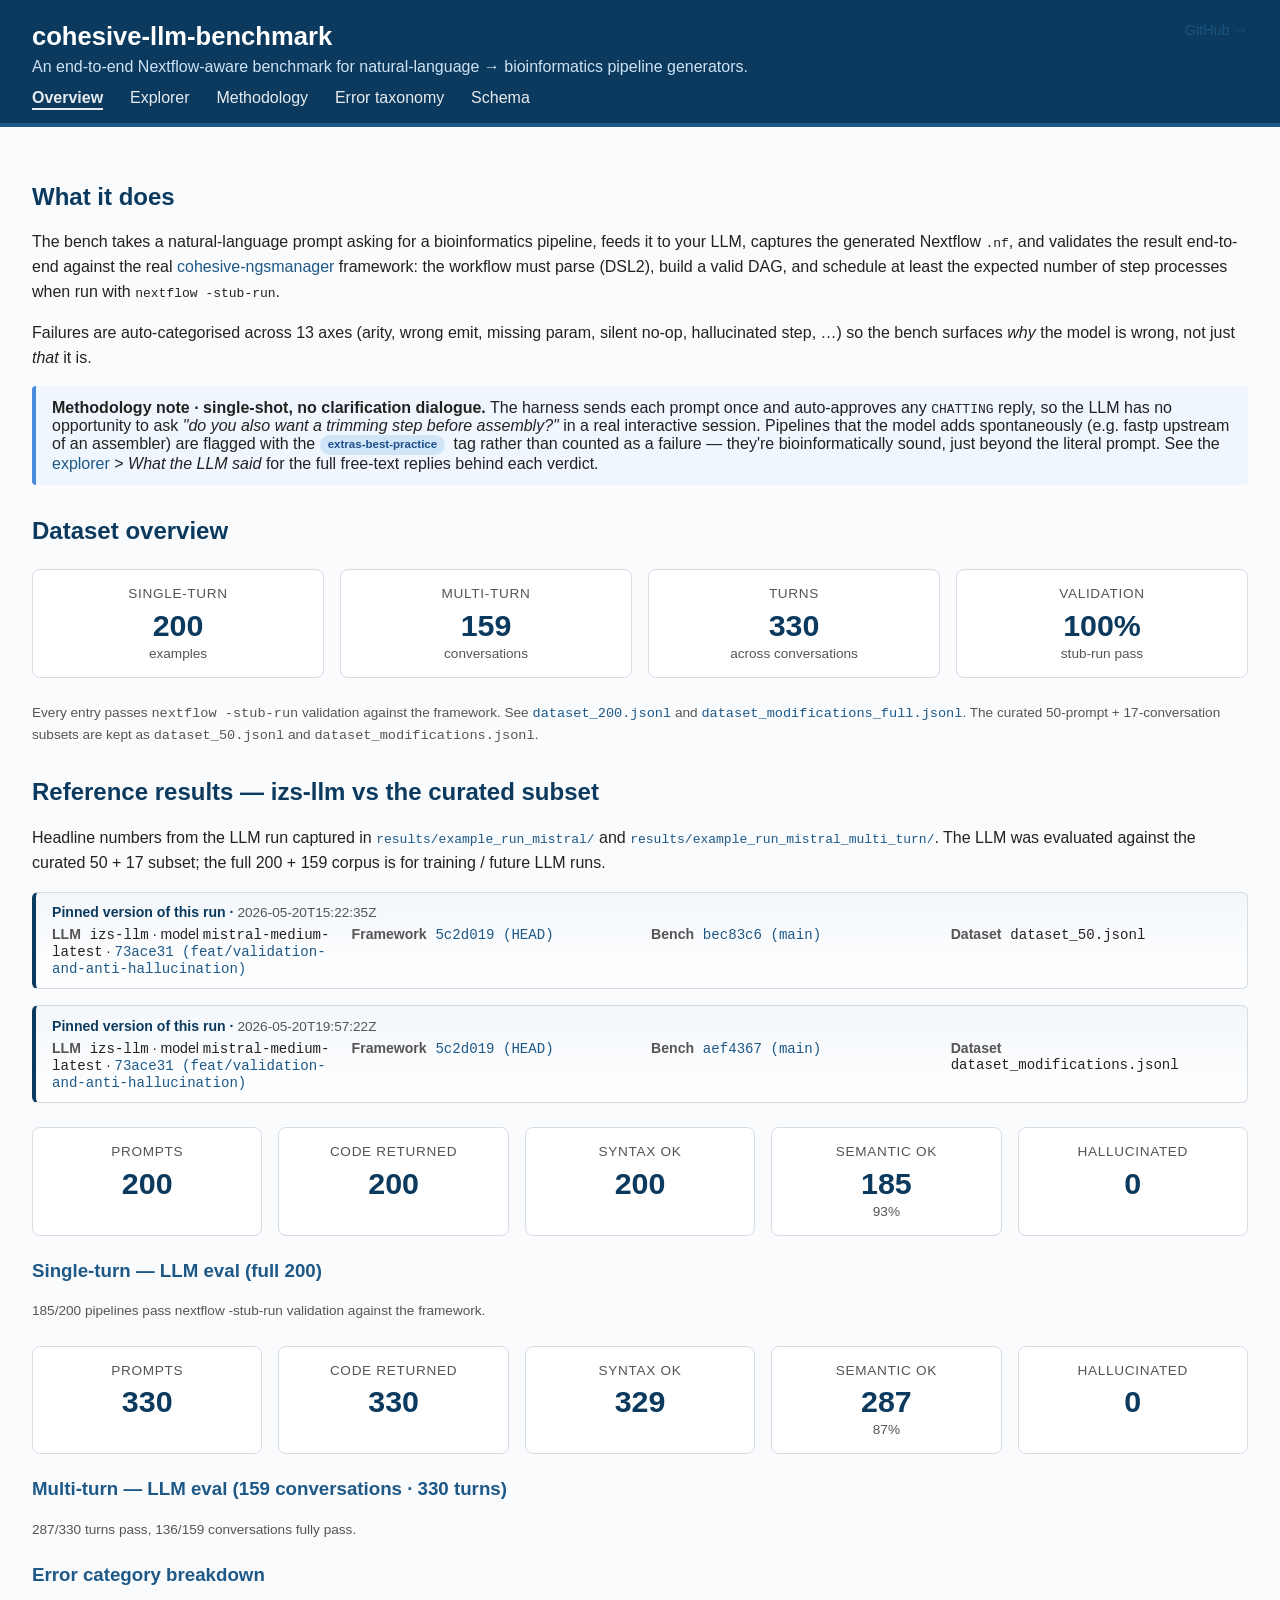
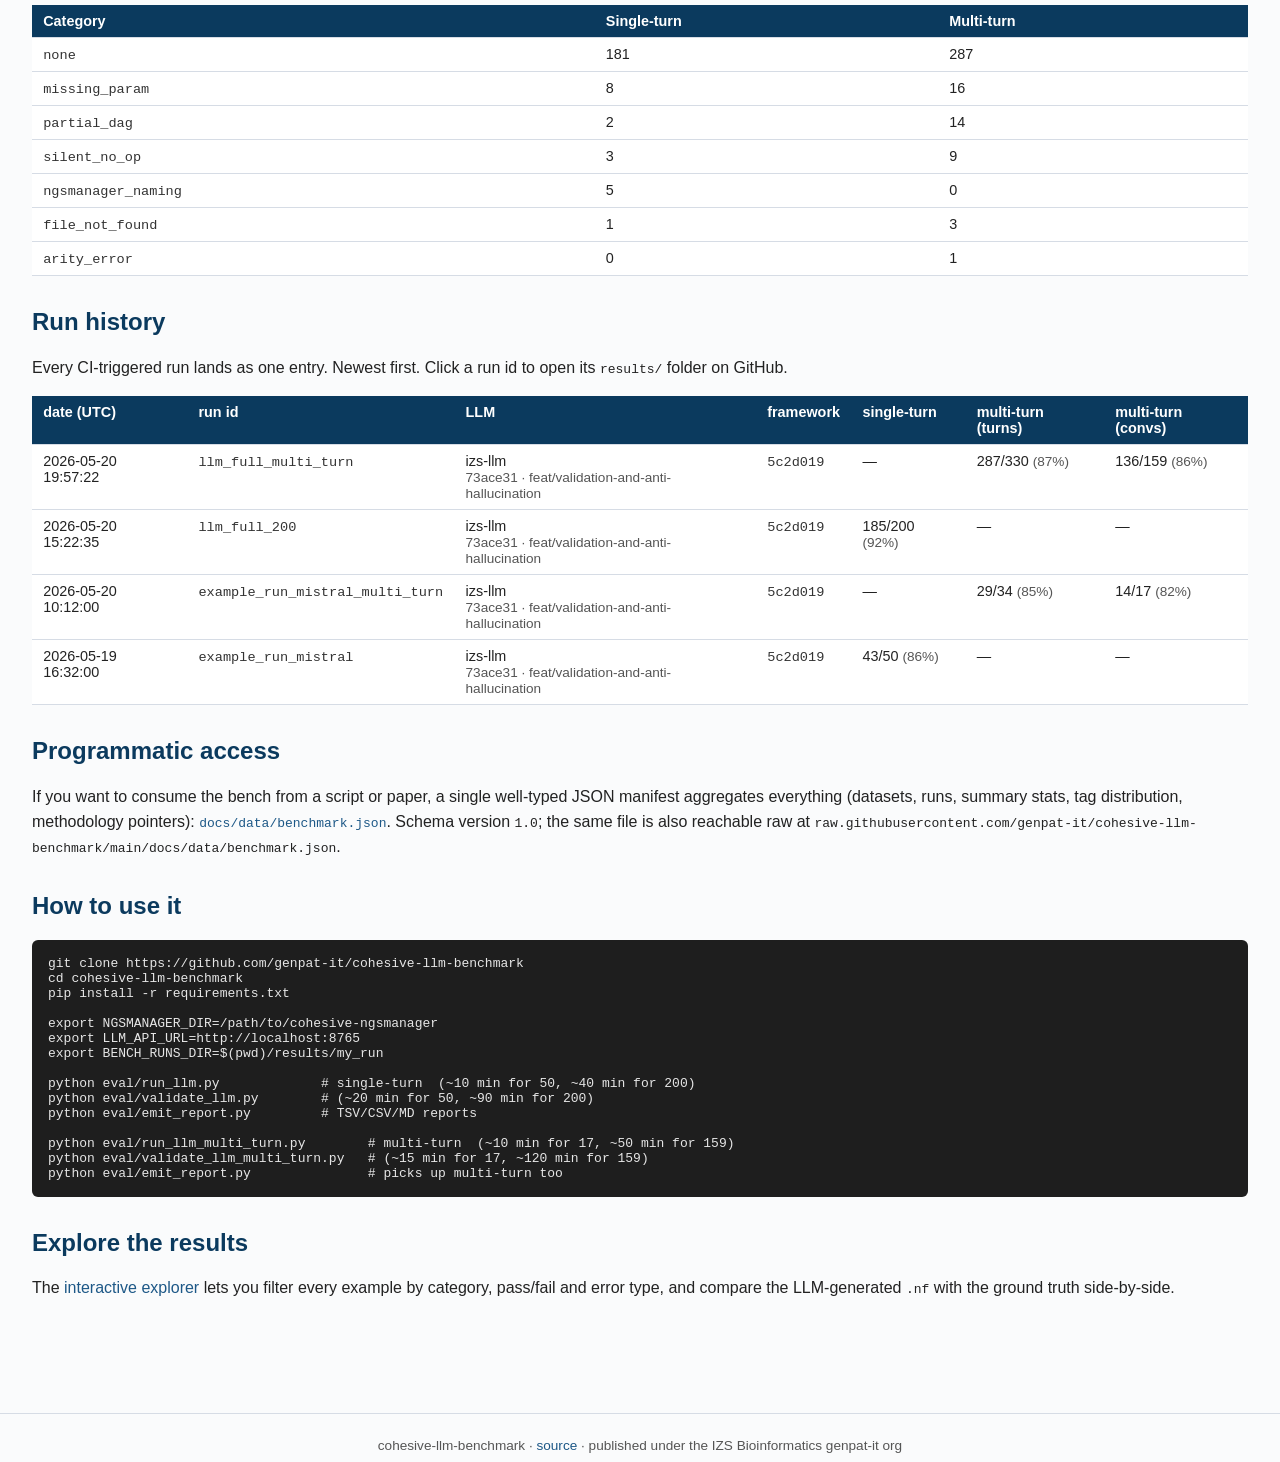
==== commit 68e5d727: "verdicts: add tags + full LLM reply, 5 multi-workflow blueprints, unified manifest * augment_verdict" ====
--- a/docs/index.html
+++ b/docs/index.html
@@ -26,6 +26,19 @@
 
   <p>Failures are auto-categorised across 13 axes (arity, wrong emit, missing param, silent no-op, hallucinated step, …) so the bench surfaces <em>why</em> the model is wrong, not just <em>that</em> it is.</p>
 
+  <div class="callout" style="border-left: 4px solid #4a8bdf; background: #f0f6fd; padding: 0.8rem 1rem; margin: 1rem 0; border-radius: 4px;">
+    <strong>Methodology note · single-shot, no clarification dialogue.</strong>
+    The harness sends each prompt once and auto-approves any <code>CHATTING</code>
+    reply, so the LLM has no opportunity to ask <em>"do you also want a trimming
+    step before assembly?"</em> in a real interactive session. Pipelines that the
+    model adds spontaneously (e.g. fastp upstream of an assembler) are flagged
+    with the <span class="tag extras-best-practice">extras-best-practice</span>
+    tag rather than counted as a failure — they're bioinformatically sound,
+    just beyond the literal prompt. See the
+    <a href="explorer.html">explorer</a> &gt; <em>What the LLM said</em> for the
+    full free-text replies behind each verdict.
+  </div>
+
   <h2>Dataset overview</h2>
   <div class="metrics" id="metrics-dataset"></div>
   <p class="muted">Every entry passes <code>nextflow -stub-run</code> validation against the framework. See
@@ -65,6 +78,15 @@
     <tbody><tr><td colspan="7"><em>loading…</em></td></tr></tbody>
   </table>
 
+  <h2>Programmatic access</h2>
+  <p>If you want to consume the bench from a script or paper, a single
+    well-typed JSON manifest aggregates everything (datasets, runs, summary
+    stats, tag distribution, methodology pointers):
+    <a href="data/benchmark.json"><code>docs/data/benchmark.json</code></a>.
+    Schema version <code>1.0</code>; the same file is also reachable raw at
+    <code>raw.githubusercontent.com/genpat-it/cohesive-llm-benchmark/main/docs/data/benchmark.json</code>.
+  </p>
+
   <h2>How to use it</h2>
   <pre style="background: var(--code-bg); color: var(--code-fg); padding: 1rem; border-radius: 6px; overflow-x: auto;">
 git clone https://github.com/genpat-it/cohesive-llm-benchmark
@@ -98,8 +120,8 @@
     const [vSingle, vMulti, mSingle, mMulti,
            dsSingleFull, dsMultiFull] = await Promise.all([
       // Headline KPIs come from the FULL LLM eval (200 + 330 turns)
-      loadJsonl("data/llm_full_200_verdicts.jsonl"),
-      loadJsonl("data/llm_full_multi_turn_verdicts.jsonl"),
+      loadJsonl("data/llm_full_200_verdicts_augmented.jsonl"),
+      loadJsonl("data/llm_full_multi_turn_verdicts_augmented.jsonl"),
       loadMeta("data/llm_full_200_metadata.json"),
       loadMeta("data/llm_full_multi_turn_metadata.json"),
       loadJsonl("data/dataset_200.jsonl").catch(() => []),
--- a/docs/assets/style.css
+++ b/docs/assets/style.css
@@ -74,6 +74,55 @@
 .pill.fail { background: #f9dbd6; color: #8b2520; }
 .pill.warn { background: #fff1c2; color: #856106; }
 .pill.muted { background: #e6e6e6; color: #555; }
+
+/* Verdict tags (chips) -- richer signal than PASS/FAIL alone */
+.tag {
+  display: inline-block;
+  padding: 1px 8px;
+  border-radius: 999px;
+  font-size: 0.72rem;
+  font-weight: 600;
+  margin-right: 4px;
+  line-height: 1.5;
+  vertical-align: middle;
+  cursor: help;
+}
+.tag.literal-match       { background: #d4f1de; color: #1e6c3a; }
+.tag.extras-best-practice{ background: #d1e5f8; color: #1f4f8b; }
+.tag.extras-irrelevant   { background: #fff1c2; color: #856106; }
+.tag.missing-steps       { background: #f9dbd6; color: #8b2520; }
+.tag.hallucinated        { background: #f3d6f9; color: #6b228b; }
+
+/* LLM reply collapsible */
+details.llm-reply {
+  margin-top: 0.6rem;
+  border: 1px solid var(--border);
+  border-radius: 6px;
+  background: #fbfbfb;
+}
+details.llm-reply summary {
+  cursor: pointer;
+  padding: 0.4rem 0.7rem;
+  font-size: 0.85rem;
+  color: var(--grey);
+  user-select: none;
+}
+details.llm-reply summary:hover { background: #f3f4f5; }
+details.llm-reply[open] summary { border-bottom: 1px solid var(--border); }
+details.llm-reply .reply-text {
+  padding: 0.6rem 0.8rem;
+  font-family: ui-monospace, "Consolas", monospace;
+  font-size: 0.82rem;
+  white-space: pre-wrap;
+  word-break: break-word;
+  background: #fff;
+}
+details.llm-reply .turn-trail {
+  padding: 0.4rem 0.8rem 0.6rem;
+  font-size: 0.78rem;
+  color: #666;
+  border-top: 1px dashed var(--border);
+}
 
 /* Filter bar */
 .filters {
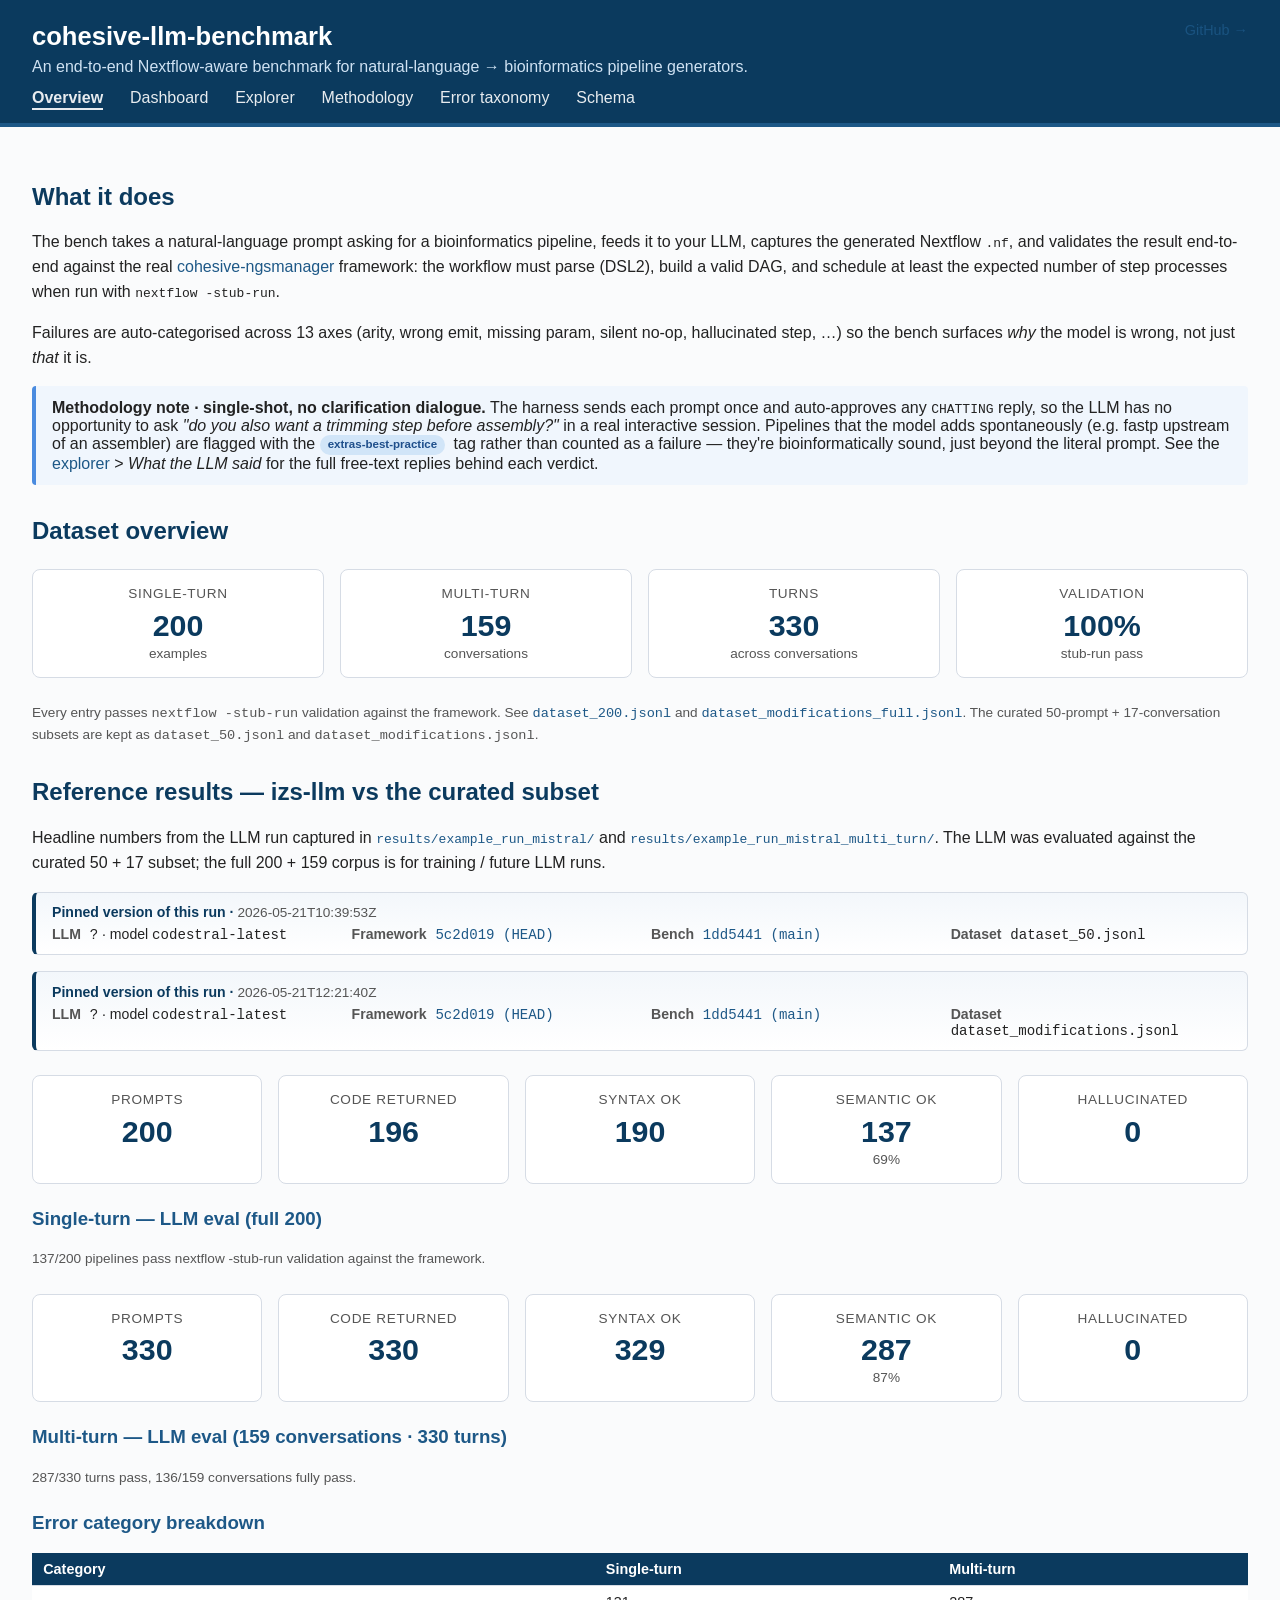
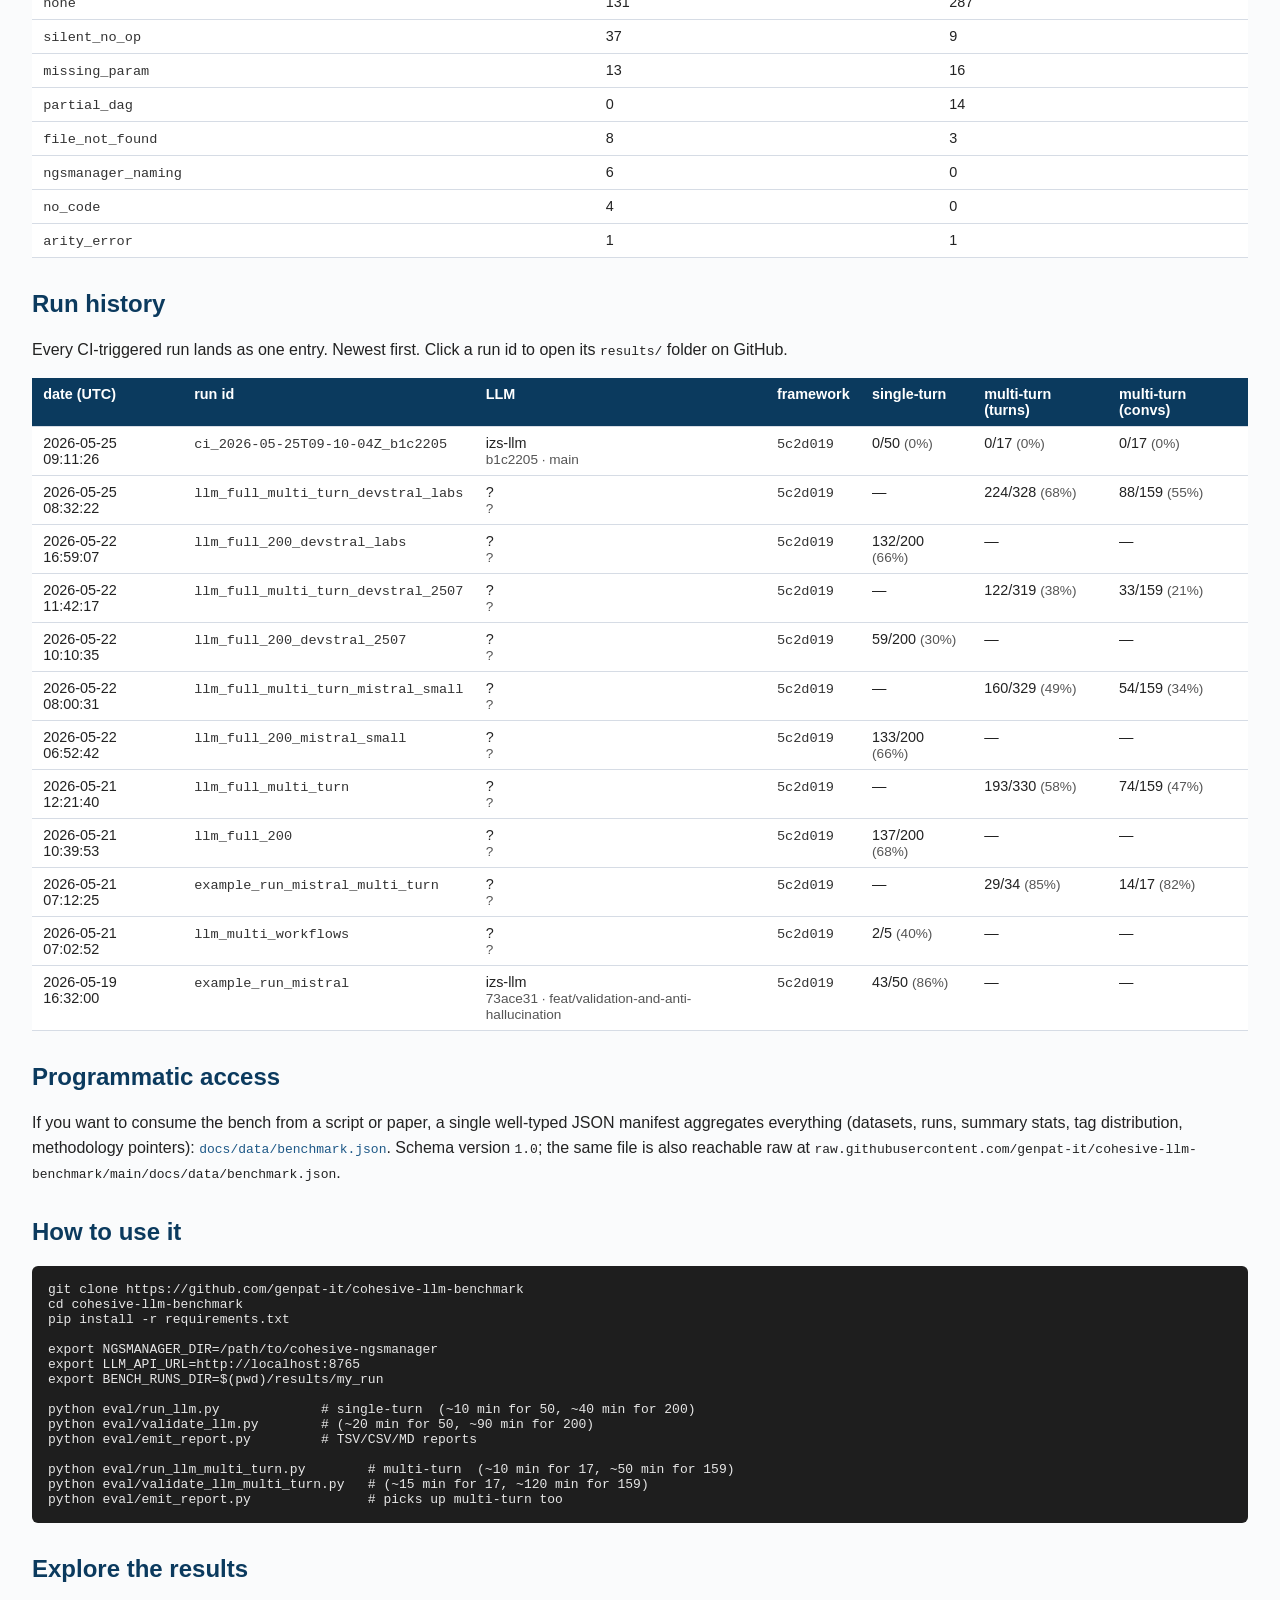
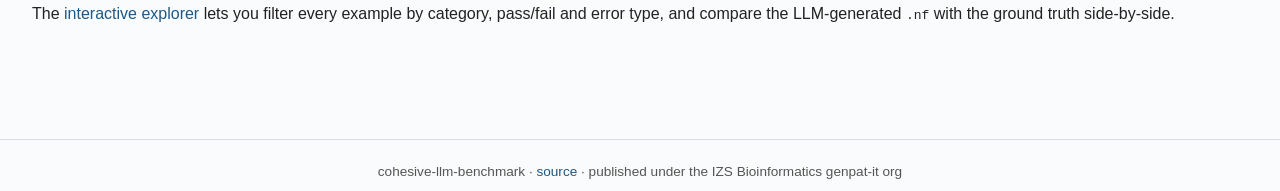
==== commit 88b7feb6: "docs: cross-model BI dashboard with drill-down Add docs/dashboard.html — a SPA that lets you pick on" ====
--- a/docs/index.html
+++ b/docs/index.html
@@ -13,6 +13,7 @@
   <div class="tagline">An end-to-end Nextflow-aware benchmark for natural-language → bioinformatics pipeline generators.</div>
   <nav>
     <a href="./" class="active">Overview</a>
+    <a href="dashboard.html">Dashboard</a>
     <a href="explorer.html">Explorer</a>
     <a href="https://github.com/genpat-it/cohesive-llm-benchmark/blob/main/METHODOLOGY.md">Methodology</a>
     <a href="https://github.com/genpat-it/cohesive-llm-benchmark/blob/main/docs/error_taxonomy.md">Error taxonomy</a>
--- a/docs/assets/style.css
+++ b/docs/assets/style.css
@@ -92,6 +92,7 @@
 .tag.extras-irrelevant   { background: #fff1c2; color: #856106; }
 .tag.missing-steps       { background: #f9dbd6; color: #8b2520; }
 .tag.hallucinated        { background: #f3d6f9; color: #6b228b; }
+.tag.upstream-rate-limited { background: #ffe2c2; color: #884d06; }
 
 /* LLM reply collapsible */
 details.llm-reply {
@@ -123,6 +124,30 @@
   color: #666;
   border-top: 1px dashed var(--border);
 }
+.trail-turn {
+  border-left: 3px solid #d1d5db;
+  padding: 0.3rem 0.6rem;
+  margin: 0.4rem 0;
+  background: #fff;
+}
+.trail-head {
+  font-family: ui-monospace, "Consolas", monospace;
+  font-size: 0.72rem;
+  color: #888;
+  margin-bottom: 0.3rem;
+}
+.trail-user, .trail-llm {
+  font-family: ui-monospace, "Consolas", monospace;
+  font-size: 0.78rem;
+  white-space: pre-wrap;
+  word-break: break-word;
+  margin: 0.2rem 0;
+  padding: 0.25rem 0.4rem;
+  border-radius: 4px;
+}
+.trail-user { background: #eef2ff; color: #1e3a8a; }
+.trail-llm  { background: #f3f4f6; color: #1f2937; }
+.trail-actor { font-weight: 700; opacity: 0.7; margin-right: 4px; }
 
 /* Filter bar */
 .filters {
